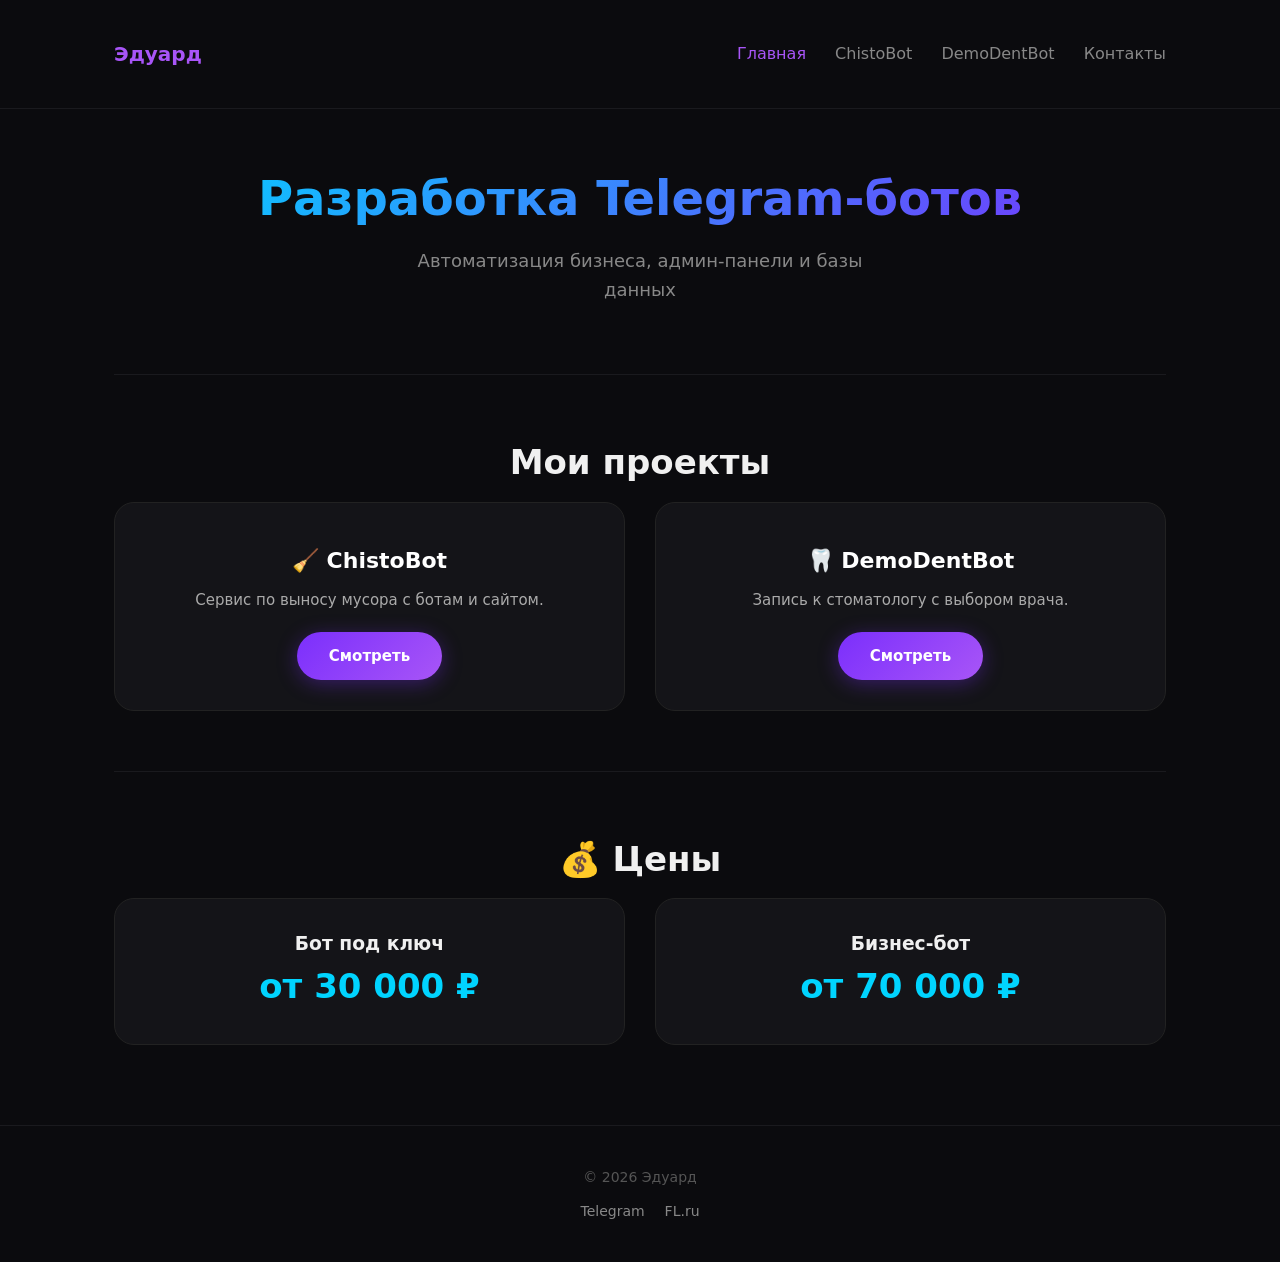
==== index.html @ bc6bec94 "31" ====
<!DOCTYPE html>
<html lang="ru">

<head>
    <meta charset="UTF-8">
    <meta name="viewport" content="width=device-width, initial-scale=1.0">
    <title>Портфолио | Эдуард</title>
    <link rel="stylesheet" href="style.css">
</head>

<body>

    <nav class="navbar">
        <div class="container">
            <div class="logo">Эдуард</div>
            <div class="menu">
                <a href="index.html" class="active">Главная</a>
                <a href="chistobot.html">ChistoBot</a>
                <a href="dentbot.html">DemoDentBot</a>
                <a href="contact.html">Контакты</a>
            </div>
        </div>
    </nav>

    <div class="container">
        <header style="text-align:center; padding: 60px 0;">
            <h1
                style="font-size: 48px; background: linear-gradient(135deg,#00d4ff,#7b2ffc); -webkit-background-clip:text; -webkit-text-fill-color:transparent;">
                Разработка Telegram-ботов</h1>
            <p style="font-size: 18px; color: #888; max-width: 500px; margin: 10px auto;">Автоматизация бизнеса,
                админ-панели и базы данных</p>
        </header>

        <section class="section">
            <h2 class="section-title">Мои проекты</h2>
            <div class="cards-grid">
                <div class="card">
                    <h3>🧹 ChistoBot</h3>
                    <p>Сервис по выносу мусора с ботам и сайтом.</p>
                    <a href="chistobot.html" class="btn btn-primary">Смотреть</a>
                </div>
                <div class="card">
                    <h3>🦷 DemoDentBot</h3>
                    <p>Запись к стоматологу с выбором врача.</p>
                    <a href="dentbot.html" class="btn btn-primary">Смотреть</a>
                </div>
            </div>
        </section>

        <section class="section">
            <h2 class="section-title">💰 Цены</h2>
            <div class="prices-grid">
                <div class="price-card">
                    <h3>Бот под ключ</h3>
                    <div class="price">от 30 000 ₽</div>
                </div>
                <div class="price-card">
                    <h3>Бизнес-бот</h3>
                    <div class="price">от 70 000 ₽</div>
                </div>
            </div>
        </section>
    </div>

    <footer>
        <p>© 2026 Эдуард</p>
        <div class="footer-links">
            <a href="https://t.me/eduardburin">Telegram</a>
            <a href="https://www.fl.ru/users/eduardburin/portfolio/">FL.ru</a>
        </div>
    </footer>
</body>

</html>
---- style.css ----
/* --- Общие настройки --- */
* {
    margin: 0;
    padding: 0;
    box-sizing: border-box;
}

body {
    font-family: 'Segoe UI', system-ui, sans-serif;
    background: #0b0b0e;
    color: #f0f0f0;
    line-height: 1.6;
    padding-top: 80px;
    /* отступ под меню */
}

.container {
    max-width: 1100px;
    margin: 0 auto;
    padding: 20px 24px;
}

/* --- Меню навигации --- */
.navbar {
    position: fixed;
    top: 0;
    left: 0;
    width: 100%;
    background: #0b0b0e;
    padding: 18px 0;
    border-bottom: 1px solid #1a1a1e;
    z-index: 1000;
}

.navbar .container {
    display: flex;
    justify-content: space-between;
    align-items: center;
}

.navbar .logo {
    font-size: 20px;
    font-weight: 700;
    color: #a855f7;
}

.navbar .menu a {
    color: #888;
    text-decoration: none;
    margin-left: 24px;
    font-weight: 500;
    transition: 0.3s;
}

.navbar .menu a:hover,
.navbar .menu a.active {
    color: #a855f7;
}

/* --- Кнопки --- */
.btn {
    display: inline-block;
    padding: 12px 32px;
    border-radius: 40px;
    text-decoration: none;
    font-weight: 700;
    font-size: 15px;
    transition: 0.3s;
    border: none;
}

.btn-primary {
    background: linear-gradient(135deg, #7b2ffc, #a855f7);
    color: #fff;
    box-shadow: 0 4px 20px rgba(123, 47, 252, 0.35);
}

.btn-primary:hover {
    transform: translateY(-2px);
    box-shadow: 0 8px 30px rgba(123, 47, 252, 0.5);
}

/* --- Секции --- */
.section {
    padding: 60px 0;
    border-top: 1px solid #1a1a1e;
}

.section-title {
    font-size: 34px;
    font-weight: 700;
    text-align: center;
    margin-bottom: 12px;
}

.section-sub {
    text-align: center;
    color: #888;
    font-size: 17px;
    margin-bottom: 40px;
}

/* --- Галерея --- */
.gallery-grid {
    display: grid;
    grid-template-columns: repeat(auto-fit, minmax(220px, 1fr));
    gap: 20px;
    margin: 20px 0;
}

.gallery-grid img {
    width: 100%;
    border-radius: 16px;
    border: 1px solid #2a2a2e;
    transition: 0.3s;
}

.gallery-grid img:hover {
    transform: scale(1.02);
    border-color: #7b2ffc;
}

/* --- Видео --- */
.video-wrapper {
    max-width: 700px;
    margin: 30px auto;
    border-radius: 20px;
    overflow: hidden;
    border: 1px solid #2a2a2e;
    background: #000;
}

.video-wrapper video {
    width: 100%;
    display: block;
}

.video-caption {
    text-align: center;
    color: #888;
    font-size: 14px;
    margin-top: 12px;
}

/* --- Карточки проектов на главной --- */
.cards-grid {
    display: grid;
    grid-template-columns: repeat(auto-fit, minmax(280px, 1fr));
    gap: 30px;
}

.card {
    background: #141418;
    padding: 30px;
    border-radius: 20px;
    border: 1px solid #222;
    transition: 0.3s;
    text-align: center;
}

.card:hover {
    border-color: #7b2ffc;
    transform: translateY(-5px);
}

.card h3 {
    font-size: 22px;
    margin: 10px 0;
    color: #fff;
}

.card p {
    color: #aaa;
    font-size: 15px;
    margin-bottom: 20px;
}

/* --- Цены --- */
.prices-grid {
    display: grid;
    grid-template-columns: repeat(auto-fit, minmax(240px, 1fr));
    gap: 30px;
}

.price-card {
    background: #141418;
    padding: 30px;
    border-radius: 20px;
    border: 1px solid #222;
    text-align: center;
}

.price-card .price {
    font-size: 34px;
    font-weight: 700;
    color: #00d4ff;
}

.price-card ul {
    list-style: none;
    text-align: left;
    margin: 16px 0;
    padding: 0 10px;
}

.price-card ul li {
    padding: 6px 0;
    color: #bbb;
    border-bottom: 1px solid #1e1e22;
}

/* --- Подвал --- */
footer {
    text-align: center;
    padding: 40px 0;
    border-top: 1px solid #1a1a1e;
    color: #555;
    font-size: 14px;
}

footer a {
    color: #a855f7;
    text-decoration: none;
}

.footer-links {
    display: flex;
    gap: 20px;
    justify-content: center;
    flex-wrap: wrap;
    margin-top: 12px;
}

.footer-links a {
    color: #888;
    text-decoration: none;
    font-size: 14px;
}

.footer-links a:hover {
    color: #fff;
}

/* --- Адаптивность --- */
@media (max-width: 768px) {
    .navbar .container {
        flex-direction: column;
        gap: 12px;
    }

    .navbar .menu a {
        margin: 0 10px;
        font-size: 14px;
    }

    .section-title {
        font-size: 28px;
    }
}
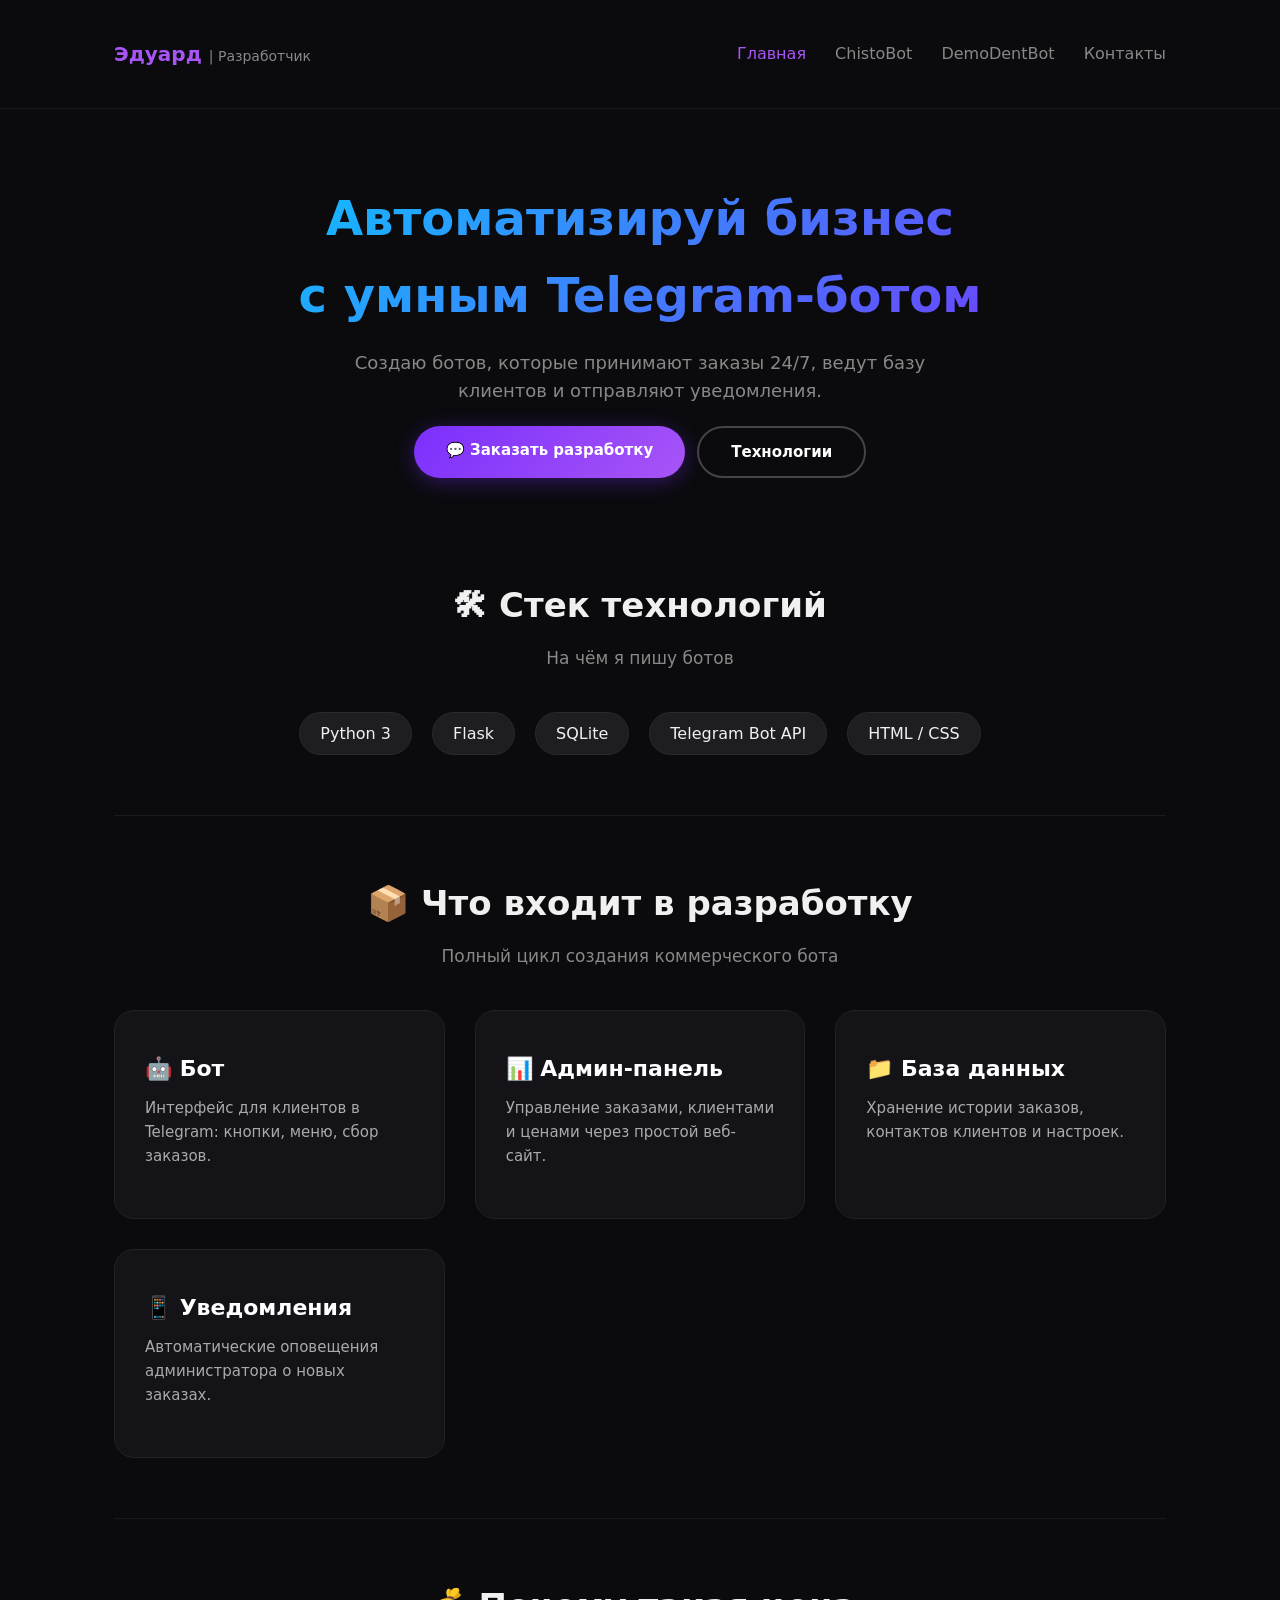
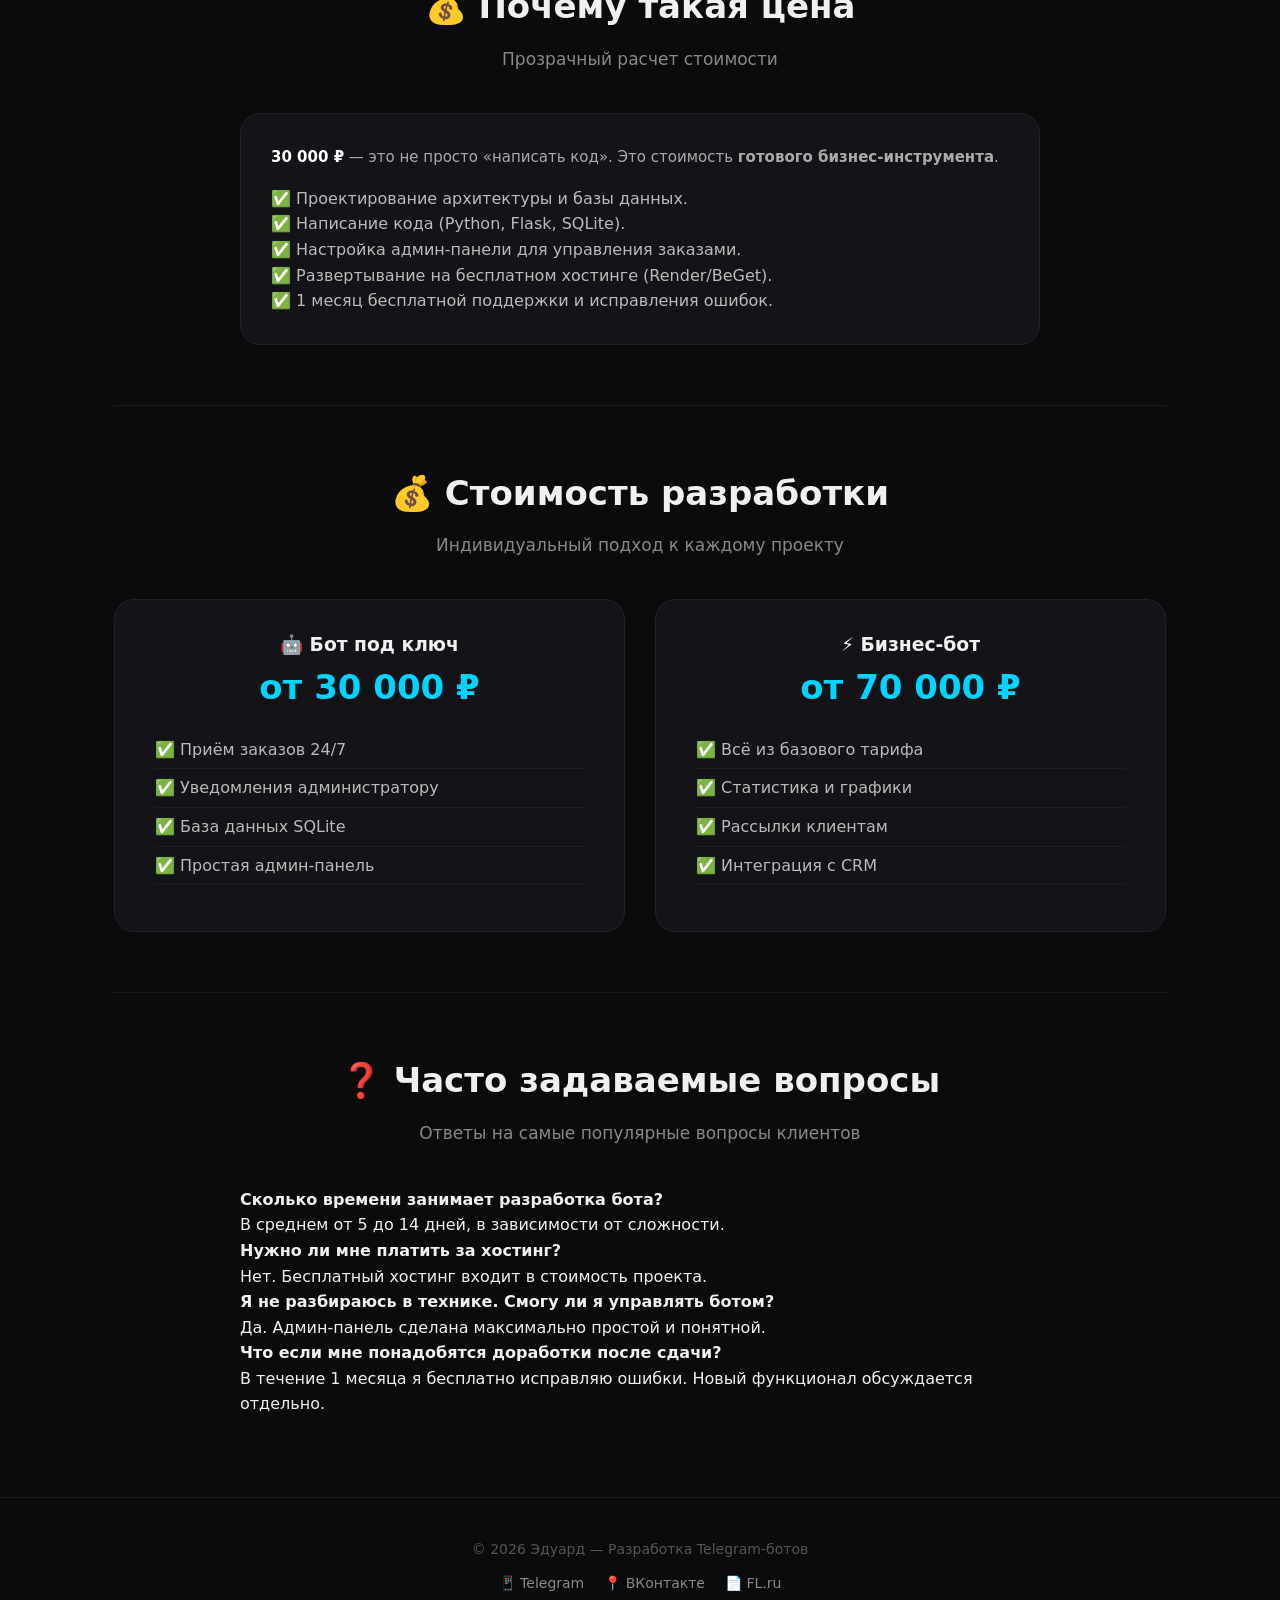
==== commit fede2628: "32" ====
--- a/index.html
+++ b/index.html
@@ -4,15 +4,21 @@
 <head>
     <meta charset="UTF-8">
     <meta name="viewport" content="width=device-width, initial-scale=1.0">
-    <title>Портфолио | Эдуард</title>
+    <title>Разработка Telegram-ботов | Эдуард</title>
     <link rel="stylesheet" href="style.css">
+
+    <!-- Добавляем иконку для вкладки браузера -->
+    <link rel="icon"
+        href="data:image/svg+xml,<svg xmlns='http://www.w3.org/2000/svg' viewBox='0 0 100 100'><text y='.9em' font-size='90'>🚀</text></svg>">
 </head>
 
 <body>
 
+    <!-- ===== НАВИГАЦИЯ ===== -->
     <nav class="navbar">
         <div class="container">
-            <div class="logo">Эдуард</div>
+            <div class="logo">Эдуард <span style="color: #888; font-size: 14px; font-weight: 400;">| Разработчик</span>
+            </div>
             <div class="menu">
                 <a href="index.html" class="active">Главная</a>
                 <a href="chistobot.html">ChistoBot</a>
@@ -22,53 +28,170 @@
         </div>
     </nav>
 
+    <!-- ===== ГЛАВНАЯ ===== -->
     <div class="container">
-        <header style="text-align:center; padding: 60px 0;">
+        <header style="text-align:center; padding: 80px 0 40px;">
             <h1
-                style="font-size: 48px; background: linear-gradient(135deg,#00d4ff,#7b2ffc); -webkit-background-clip:text; -webkit-text-fill-color:transparent;">
-                Разработка Telegram-ботов</h1>
-            <p style="font-size: 18px; color: #888; max-width: 500px; margin: 10px auto;">Автоматизация бизнеса,
-                админ-панели и базы данных</p>
+                style="font-size: 48px; font-weight: 800; background: linear-gradient(135deg,#00d4ff,#7b2ffc); -webkit-background-clip:text; -webkit-text-fill-color:transparent;">
+                Автоматизируй бизнес<br>с умным Telegram-ботом
+            </h1>
+            <p style="font-size: 18px; color: #888; max-width: 600px; margin: 15px auto;">
+                Создаю ботов, которые принимают заказы 24/7, ведут базу клиентов и отправляют уведомления.
+            </p>
+            <div style="margin-top: 20px; display: flex; gap: 12px; justify-content: center; flex-wrap: wrap;">
+                <a href="contact.html" class="btn btn-primary">💬 Заказать разработку</a>
+                <a href="#tech" class="btn btn-secondary"
+                    style="border:2px solid #444; padding: 12px 32px; border-radius:40px; color:#fff; text-decoration:none;">Технологии</a>
+            </div>
         </header>
 
+        <!-- ===== ТЕХНОЛОГИИ (для программистов) ===== -->
+        <section class="section" id="tech" style="border-top: none;">
+            <h2 class="section-title">🛠 Стек технологий</h2>
+            <p class="section-sub">На чём я пишу ботов</p>
+            <div style="display: flex; justify-content: center; gap: 20px; flex-wrap: wrap; margin-top: 20px;">
+                <span
+                    style="background: #1e1e22; padding: 8px 20px; border-radius: 30px; border: 1px solid #2a2a2e;">Python
+                    3</span>
+                <span
+                    style="background: #1e1e22; padding: 8px 20px; border-radius: 30px; border: 1px solid #2a2a2e;">Flask</span>
+                <span
+                    style="background: #1e1e22; padding: 8px 20px; border-radius: 30px; border: 1px solid #2a2a2e;">SQLite</span>
+                <span
+                    style="background: #1e1e22; padding: 8px 20px; border-radius: 30px; border: 1px solid #2a2a2e;">Telegram
+                    Bot API</span>
+                <span
+                    style="background: #1e1e22; padding: 8px 20px; border-radius: 30px; border: 1px solid #2a2a2e;">HTML
+                    / CSS</span>
+            </div>
+        </section>
+
+        <!-- ===== ЧТО ВХОДИТ В РАЗРАБОТКУ ===== -->
         <section class="section">
-            <h2 class="section-title">Мои проекты</h2>
-            <div class="cards-grid">
-                <div class="card">
-                    <h3>🧹 ChistoBot</h3>
-                    <p>Сервис по выносу мусора с ботам и сайтом.</p>
-                    <a href="chistobot.html" class="btn btn-primary">Смотреть</a>
+            <h2 class="section-title">📦 Что входит в разработку</h2>
+            <p class="section-sub">Полный цикл создания коммерческого бота</p>
+            <div
+                style="display: grid; grid-template-columns: repeat(auto-fit, minmax(250px, 1fr)); gap: 30px; margin-top: 20px;">
+                <div class="card" style="text-align: left;">
+                    <h3>🤖 Бот</h3>
+                    <p>Интерфейс для клиентов в Telegram: кнопки, меню, сбор заказов.</p>
                 </div>
-                <div class="card">
-                    <h3>🦷 DemoDentBot</h3>
-                    <p>Запись к стоматологу с выбором врача.</p>
-                    <a href="dentbot.html" class="btn btn-primary">Смотреть</a>
+                <div class="card" style="text-align: left;">
+                    <h3>📊 Админ-панель</h3>
+                    <p>Управление заказами, клиентами и ценами через простой веб-сайт.</p>
+                </div>
+                <div class="card" style="text-align: left;">
+                    <h3>📁 База данных</h3>
+                    <p>Хранение истории заказов, контактов клиентов и настроек.</p>
+                </div>
+                <div class="card" style="text-align: left;">
+                    <h3>📱 Уведомления</h3>
+                    <p>Автоматические оповещения администратора о новых заказах.</p>
                 </div>
             </div>
         </section>
 
+        <!-- ===== ПОЧЕМУ ТАКАЯ ЦЕНА ===== -->
         <section class="section">
-            <h2 class="section-title">💰 Цены</h2>
+            <h2 class="section-title">💰 Почему такая цена</h2>
+            <p class="section-sub">Прозрачный расчет стоимости</p>
+            <div
+                style="background: #141418; border-radius: 20px; padding: 30px; border: 1px solid #222; max-width: 800px; margin: 0 auto;">
+                <p style="color: #aaa; font-size: 15px; line-height: 1.8;">
+                    <b style="color: #fff;">30 000 ₽</b> — это не просто «написать код». Это стоимость <b>готового
+                        бизнес-инструмента</b>.
+                </p>
+                <ul style="list-style: none; margin-top: 15px; color: #bbb;">
+                    <li>✅ Проектирование архитектуры и базы данных.</li>
+                    <li>✅ Написание кода (Python, Flask, SQLite).</li>
+                    <li>✅ Настройка админ-панели для управления заказами.</li>
+                    <li>✅ Развертывание на бесплатном хостинге (Render/BeGet).</li>
+                    <li>✅ 1 месяц бесплатной поддержки и исправления ошибок.</li>
+                </ul>
+            </div>
+        </section>
+
+        <!-- ===== ЦЕНЫ ===== -->
+        <section class="section">
+            <h2 class="section-title">💰 Стоимость разработки</h2>
+            <p class="section-sub">Индивидуальный подход к каждому проекту</p>
             <div class="prices-grid">
                 <div class="price-card">
-                    <h3>Бот под ключ</h3>
+                    <h3>🤖 Бот под ключ</h3>
                     <div class="price">от 30 000 ₽</div>
+                    <ul>
+                        <li>✅ Приём заказов 24/7</li>
+                        <li>✅ Уведомления администратору</li>
+                        <li>✅ База данных SQLite</li>
+                        <li>✅ Простая админ-панель</li>
+                    </ul>
                 </div>
                 <div class="price-card">
-                    <h3>Бизнес-бот</h3>
+                    <h3>⚡ Бизнес-бот</h3>
                     <div class="price">от 70 000 ₽</div>
+                    <ul>
+                        <li>✅ Всё из базового тарифа</li>
+                        <li>✅ Статистика и графики</li>
+                        <li>✅ Рассылки клиентам</li>
+                        <li>✅ Интеграция с CRM</li>
+                    </ul>
                 </div>
             </div>
         </section>
+
+        <!-- ===== FAQ ===== -->
+        <section class="section">
+            <h2 class="section-title">❓ Часто задаваемые вопросы</h2>
+            <p class="section-sub">Ответы на самые популярные вопросы клиентов</p>
+
+            <div style="max-width: 800px; margin: 0 auto;">
+                <div class="faq-item open">
+                    <h4>Сколько времени занимает разработка бота?</h4>
+                    <div class="answer">
+                        <p>В среднем от 5 до 14 дней, в зависимости от сложности.</p>
+                    </div>
+                </div>
+                <div class="faq-item">
+                    <h4>Нужно ли мне платить за хостинг?</h4>
+                    <div class="answer">
+                        <p>Нет. Бесплатный хостинг входит в стоимость проекта.</p>
+                    </div>
+                </div>
+                <div class="faq-item">
+                    <h4>Я не разбираюсь в технике. Смогу ли я управлять ботом?</h4>
+                    <div class="answer">
+                        <p>Да. Админ-панель сделана максимально простой и понятной.</p>
+                    </div>
+                </div>
+                <div class="faq-item">
+                    <h4>Что если мне понадобятся доработки после сдачи?</h4>
+                    <div class="answer">
+                        <p>В течение 1 месяца я бесплатно исправляю ошибки. Новый функционал обсуждается отдельно.</p>
+                    </div>
+                </div>
+            </div>
+        </section>
+
     </div>
 
+    <!-- ===== ПОДВАЛ ===== -->
     <footer>
-        <p>© 2026 Эдуард</p>
+        <p>© 2026 Эдуард — Разработка Telegram-ботов</p>
         <div class="footer-links">
-            <a href="https://t.me/eduardburin">Telegram</a>
-            <a href="https://www.fl.ru/users/eduardburin/portfolio/">FL.ru</a>
+            <a href="https://t.me/eduardburin" target="_blank">📱 Telegram</a>
+            <a href="https://vk.com/eduardburin" target="_blank">📍 ВКонтакте</a>
+            <a href="https://www.fl.ru/users/eduardburin/portfolio/" target="_blank">📄 FL.ru</a>
         </div>
     </footer>
+
+    <!-- ===== СКРИПТ ДЛЯ FAQ ===== -->
+    <script>
+        document.querySelectorAll('.faq-item').forEach(item => {
+            item.addEventListener('click', () => {
+                item.classList.toggle('open');
+            });
+        });
+    </script>
 </body>
 
 </html>
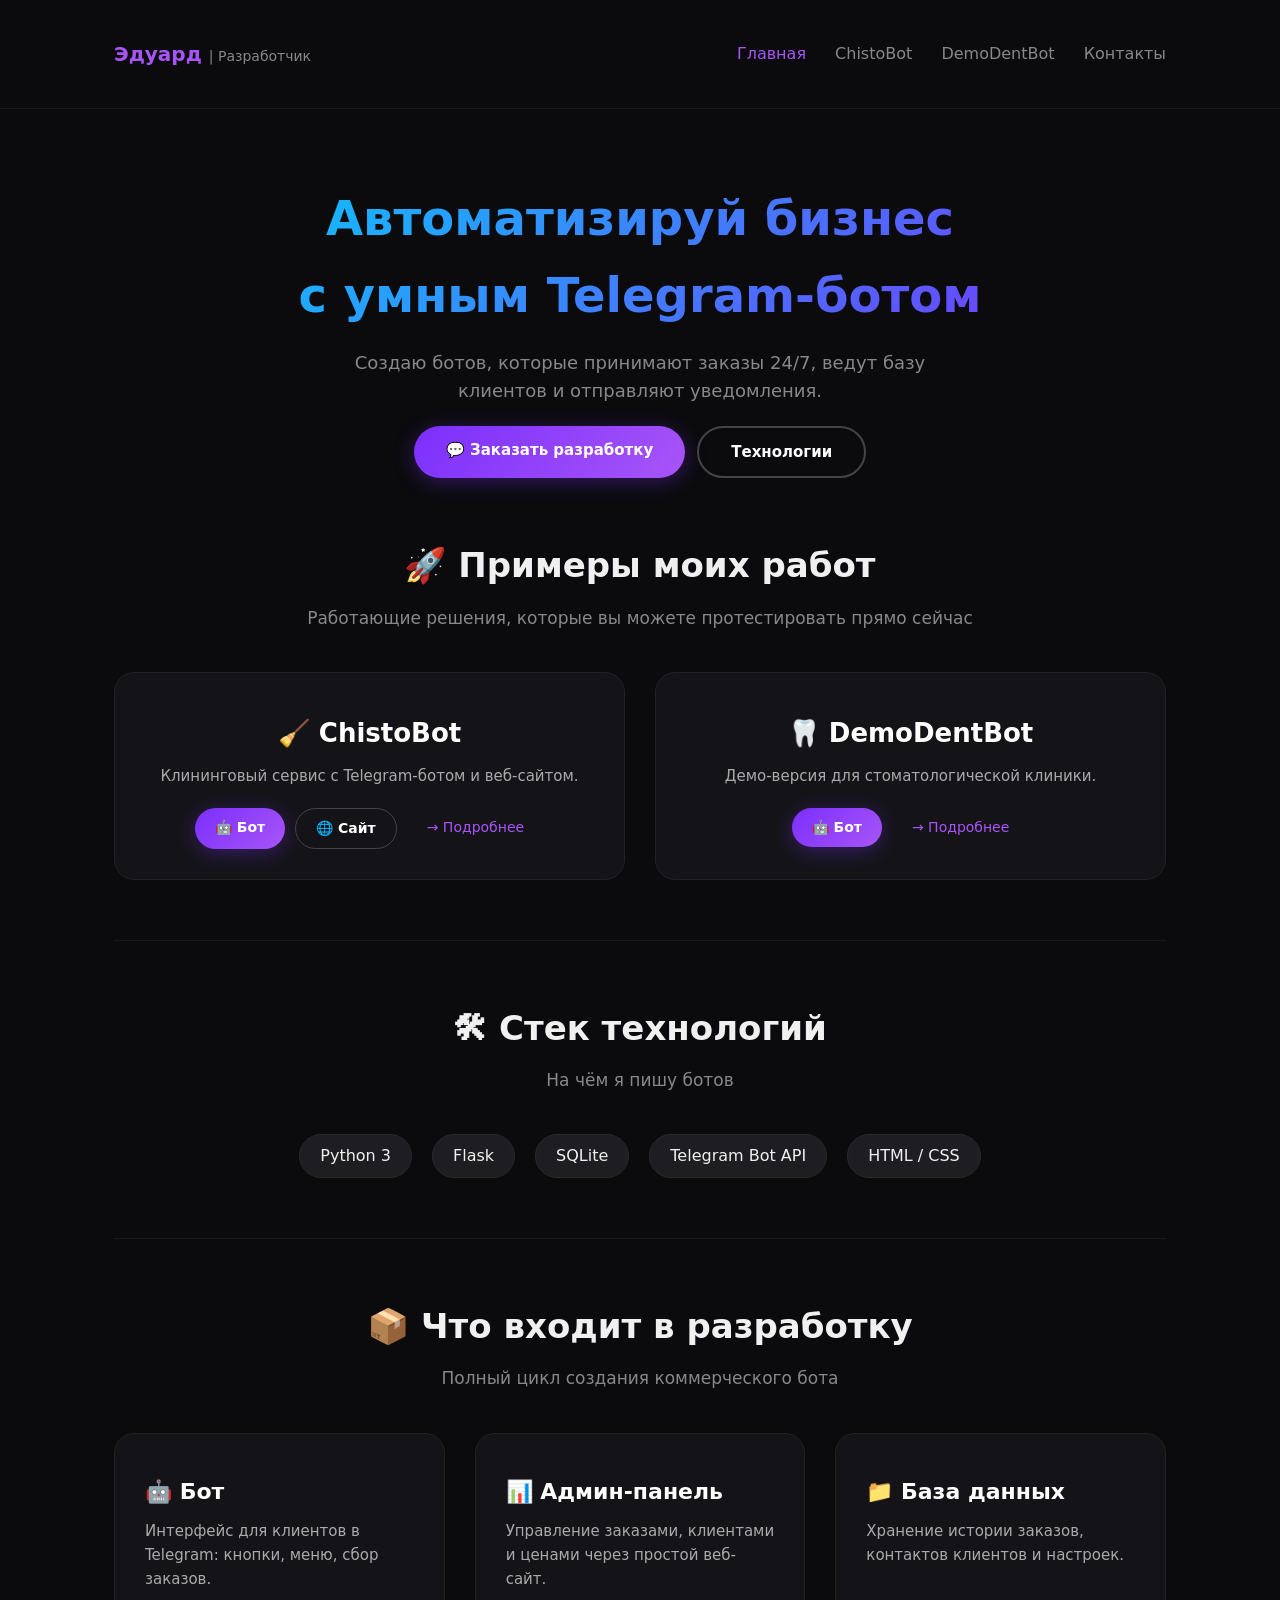
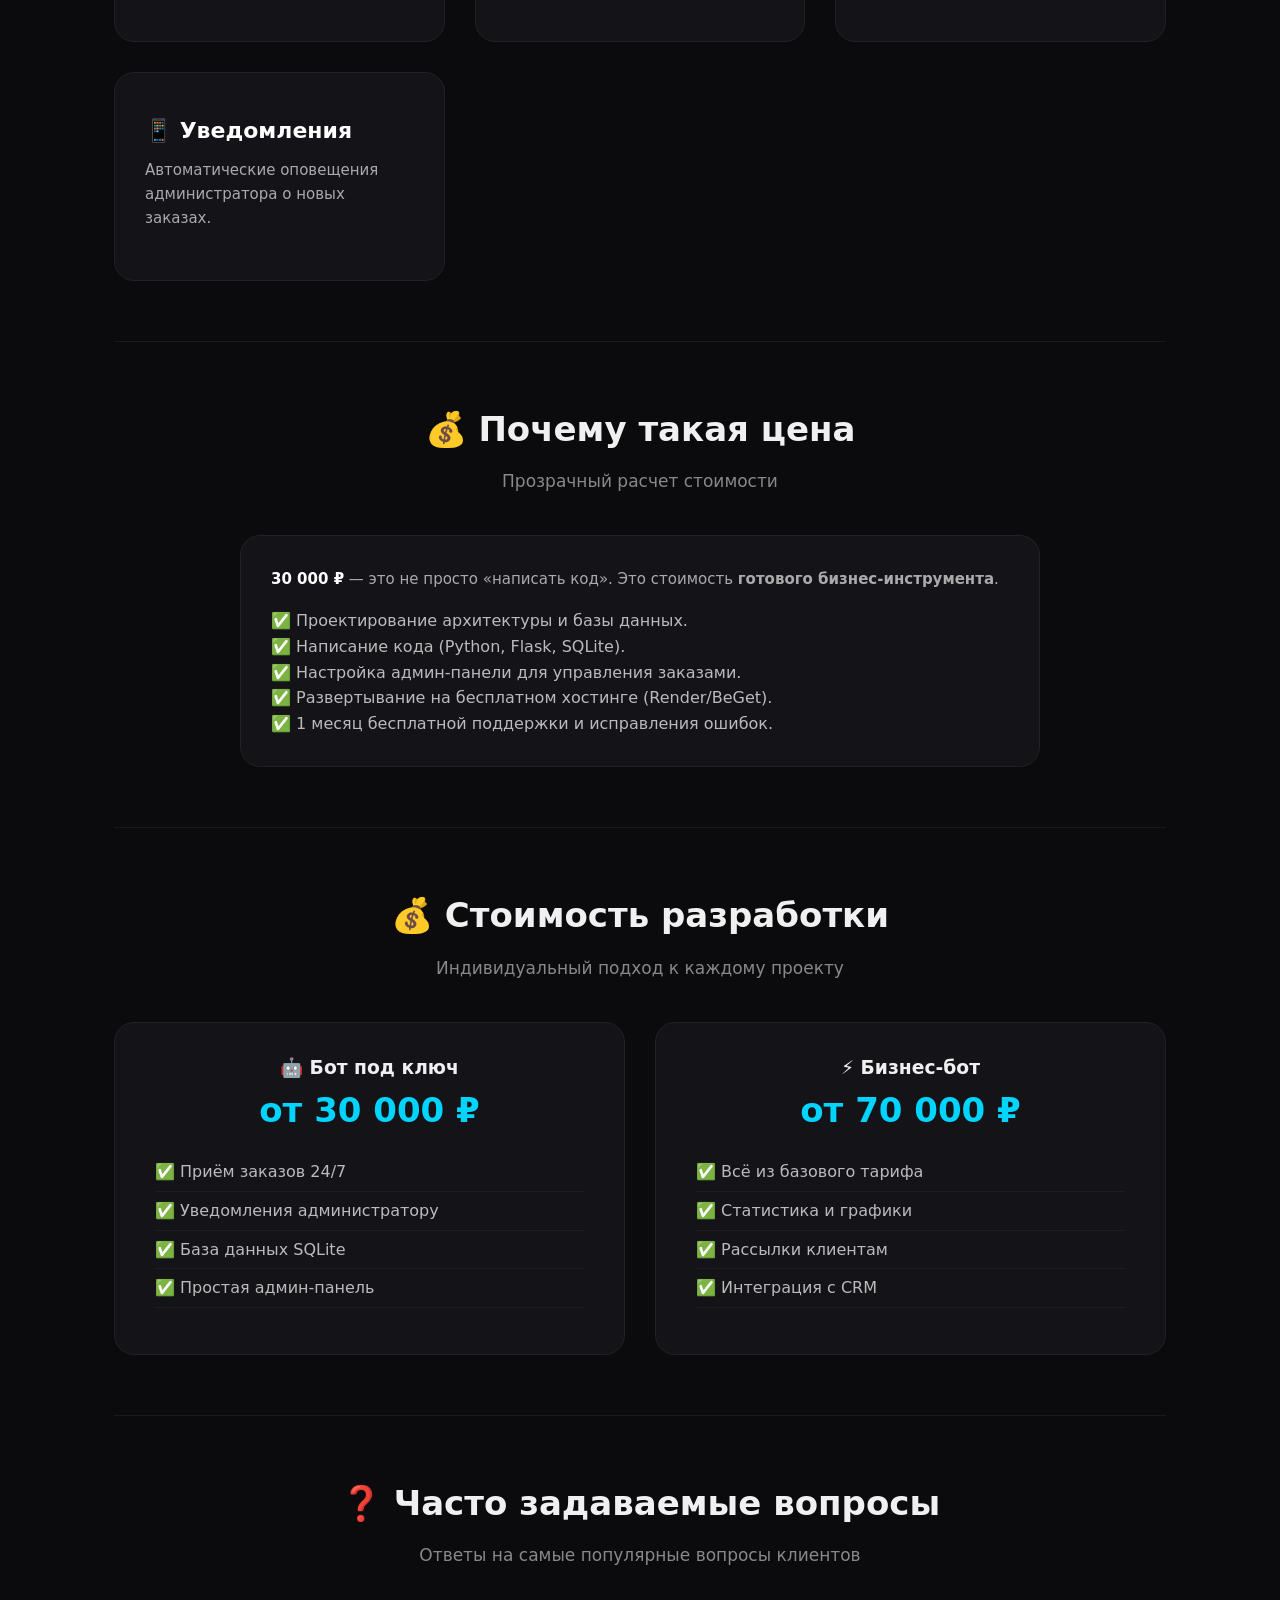
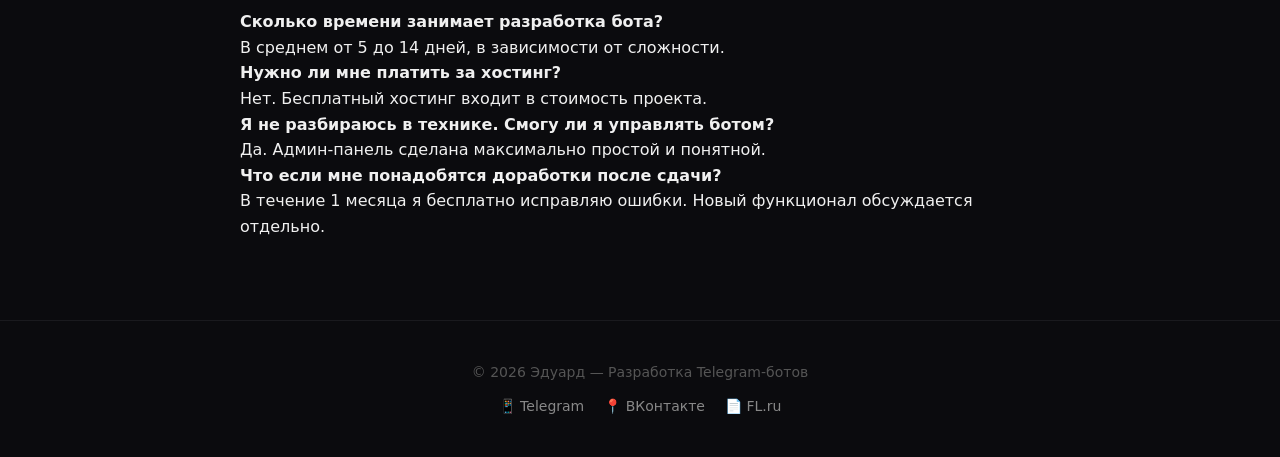
==== commit 86d52615: "11" ====
--- a/index.html
+++ b/index.html
@@ -45,8 +45,41 @@
             </div>
         </header>
 
-        <!-- ===== ТЕХНОЛОГИИ (для программистов) ===== -->
-        <section class="section" id="tech" style="border-top: none;">
+        <!-- ===== ПРИМЕРЫ МОИХ РАБОТ (ВОЗВРАЩАЕМ!) ===== -->
+        <section class="section" style="border-top: none; padding-top: 20px;">
+            <h2 class="section-title">🚀 Примеры моих работ</h2>
+            <p class="section-sub">Работающие решения, которые вы можете протестировать прямо сейчас</p>
+            <div class="cards-grid" style="margin-top: 30px;">
+                <div class="card" style="text-align: center; padding: 30px;">
+                    <h3 style="font-size: 26px;">🧹 ChistoBot</h3>
+                    <p style="margin-bottom: 20px;">Клининговый сервис с Telegram-ботом и веб-сайтом.</p>
+                    <div style="display: flex; gap: 10px; justify-content: center; flex-wrap: wrap;">
+                        <a href="https://t.me/chistobot_tver_bot" target="_blank" class="btn btn-primary"
+                            style="font-size: 14px; padding: 8px 20px;">🤖 Бот</a>
+                        <a href="https://chistobot-site-btt9.onrender.com" target="_blank" class="btn btn-secondary"
+                            style="font-size: 14px; padding: 8px 20px; border:1px solid #444; border-radius:40px; color:#fff; text-decoration:none;">🌐
+                            Сайт</a>
+                        <a href="chistobot.html"
+                            style="font-size: 14px; padding: 8px 20px; color: #a855f7; text-decoration: none;">→
+                            Подробнее</a>
+                    </div>
+                </div>
+                <div class="card" style="text-align: center; padding: 30px;">
+                    <h3 style="font-size: 26px;">🦷 DemoDentBot</h3>
+                    <p style="margin-bottom: 20px;">Демо-версия для стоматологической клиники.</p>
+                    <div style="display: flex; gap: 10px; justify-content: center; flex-wrap: wrap;">
+                        <a href="https://t.me/demo_dent_robot" target="_blank" class="btn btn-primary"
+                            style="font-size: 14px; padding: 8px 20px;">🤖 Бот</a>
+                        <a href="dentbot.html"
+                            style="font-size: 14px; padding: 8px 20px; color: #a855f7; text-decoration: none;">→
+                            Подробнее</a>
+                    </div>
+                </div>
+            </div>
+        </section>
+
+        <!-- ===== ТЕХНОЛОГИИ ===== -->
+        <section class="section" id="tech">
             <h2 class="section-title">🛠 Стек технологий</h2>
             <p class="section-sub">На чём я пишу ботов</p>
             <div style="display: flex; justify-content: center; gap: 20px; flex-wrap: wrap; margin-top: 20px;">
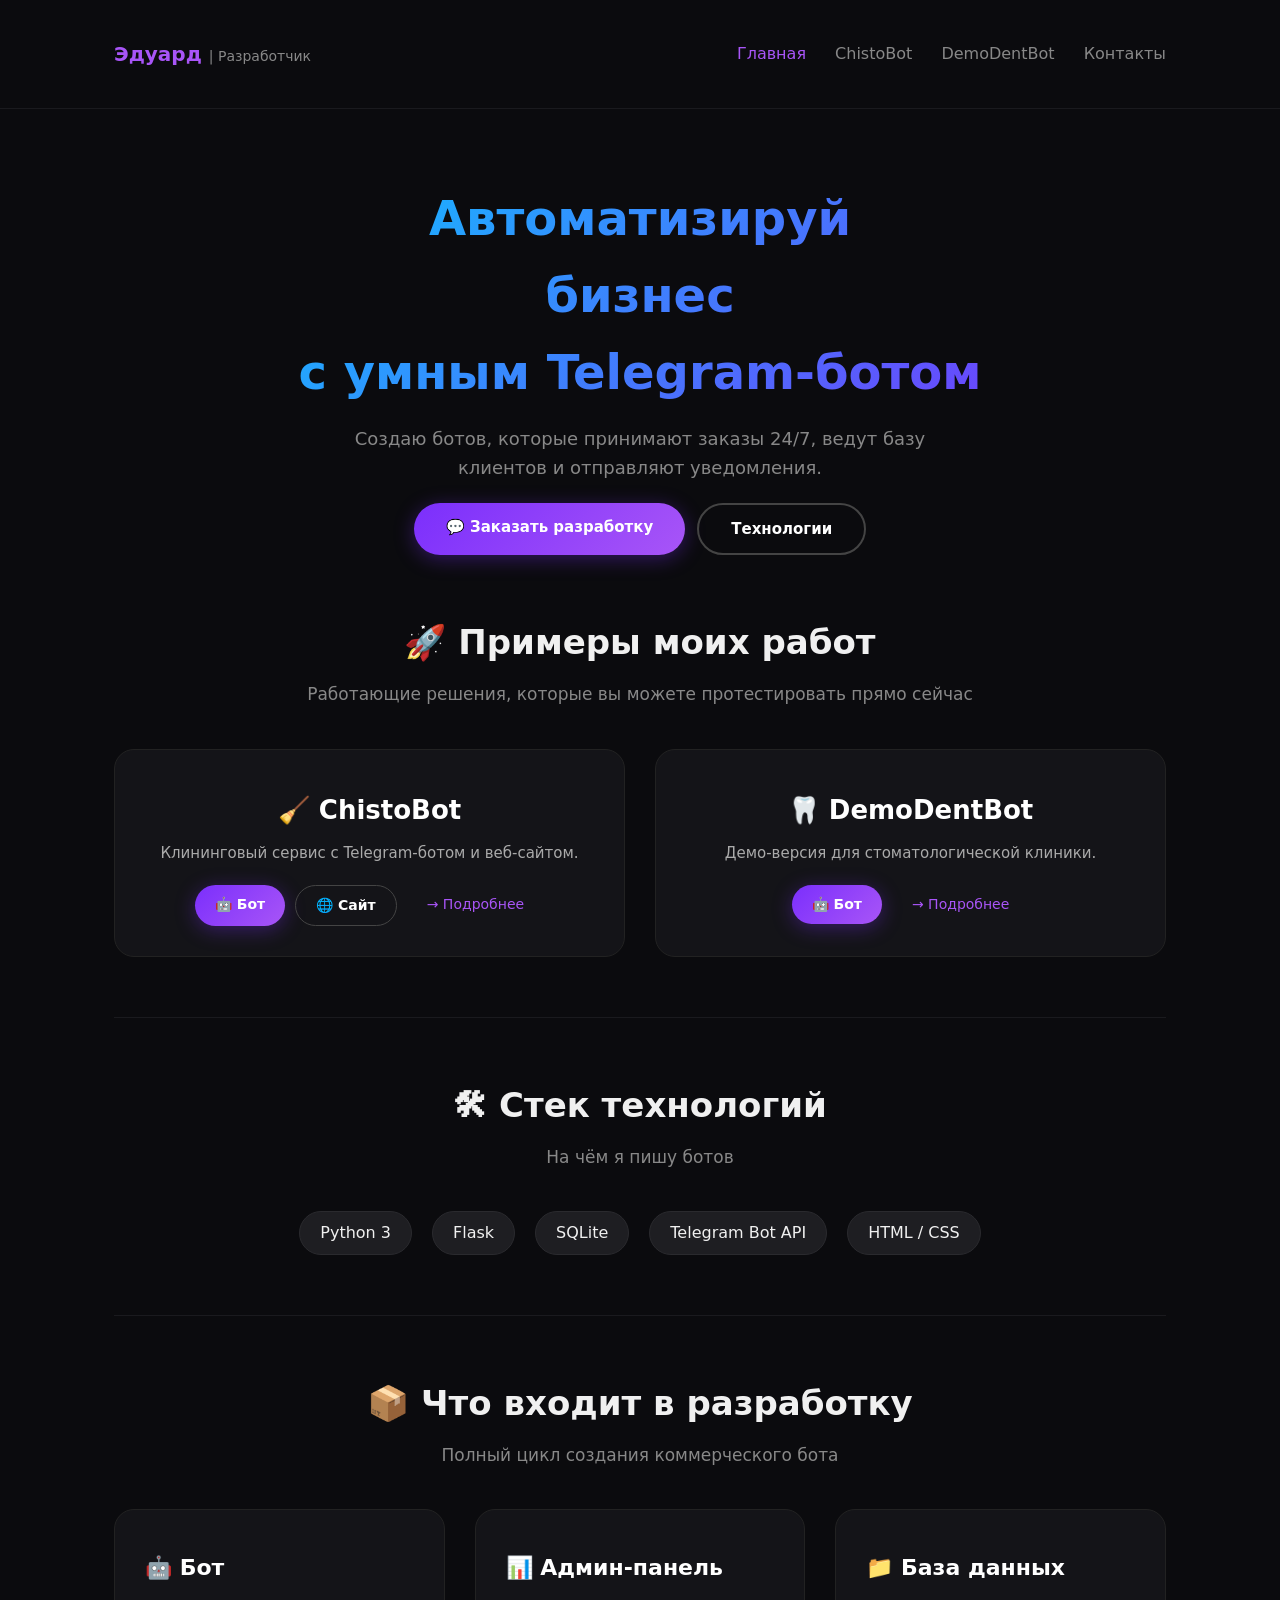
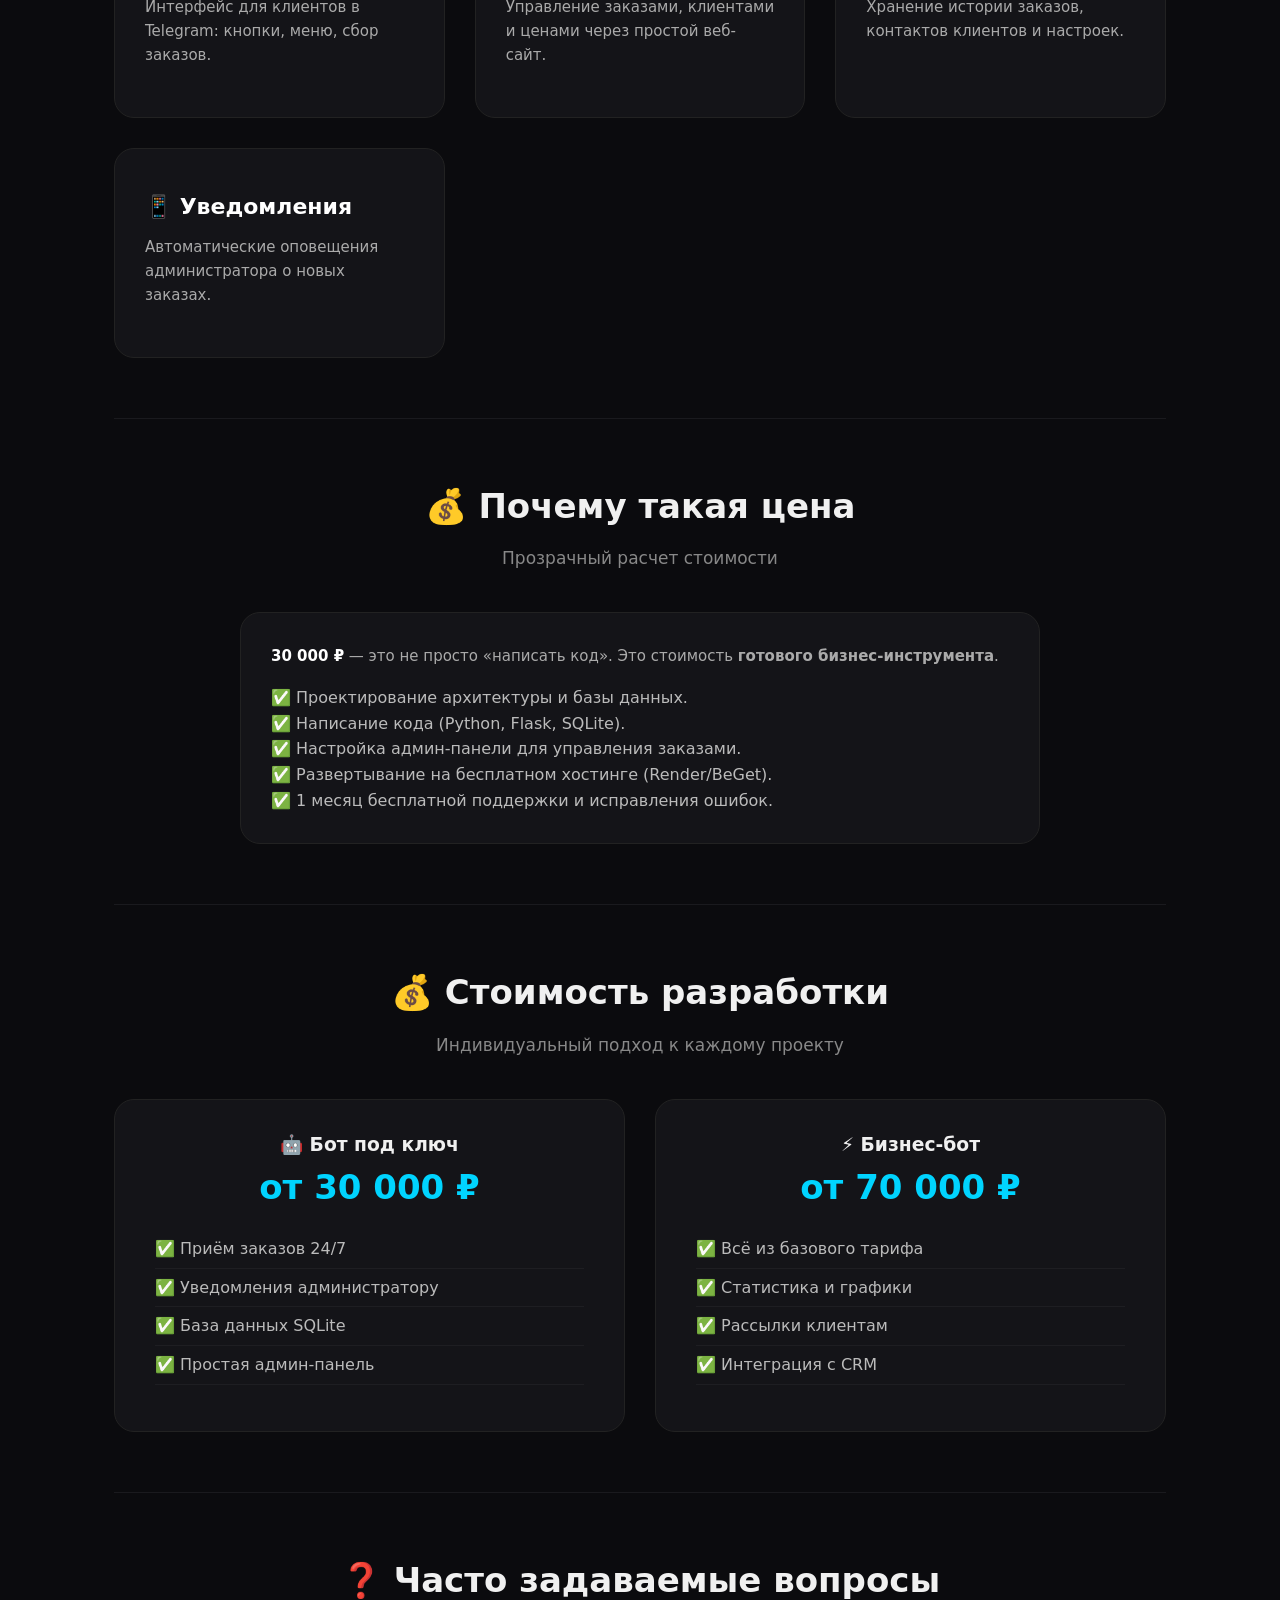
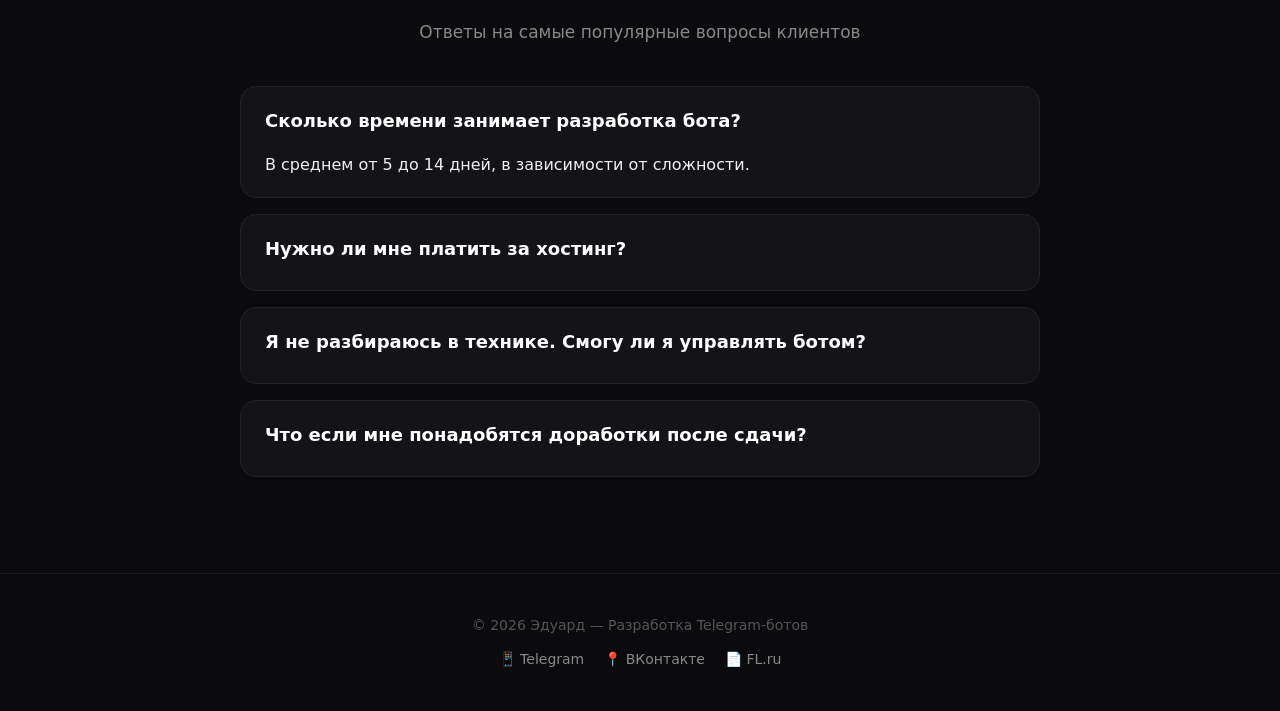
==== commit abd30ee8: "21" ====
--- a/index.html
+++ b/index.html
@@ -7,14 +7,12 @@
     <title>Разработка Telegram-ботов | Эдуард</title>
     <link rel="stylesheet" href="style.css">
 
-    <!-- Добавляем иконку для вкладки браузера -->
     <link rel="icon"
         href="data:image/svg+xml,<svg xmlns='http://www.w3.org/2000/svg' viewBox='0 0 100 100'><text y='.9em' font-size='90'>🚀</text></svg>">
 </head>
 
 <body>
 
-    <!-- ===== НАВИГАЦИЯ ===== -->
     <nav class="navbar">
         <div class="container">
             <div class="logo">Эдуард <span style="color: #888; font-size: 14px; font-weight: 400;">| Разработчик</span>
@@ -28,12 +26,11 @@
         </div>
     </nav>
 
-    <!-- ===== ГЛАВНАЯ ===== -->
     <div class="container">
         <header style="text-align:center; padding: 80px 0 40px;">
             <h1
                 style="font-size: 48px; font-weight: 800; background: linear-gradient(135deg,#00d4ff,#7b2ffc); -webkit-background-clip:text; -webkit-text-fill-color:transparent;">
-                Автоматизируй бизнес<br>с умным Telegram-ботом
+                Автоматизируй<br>бизнес<br>с умным Telegram-ботом
             </h1>
             <p style="font-size: 18px; color: #888; max-width: 600px; margin: 15px auto;">
                 Создаю ботов, которые принимают заказы 24/7, ведут базу клиентов и отправляют уведомления.
@@ -45,7 +42,6 @@
             </div>
         </header>
 
-        <!-- ===== ПРИМЕРЫ МОИХ РАБОТ (ВОЗВРАЩАЕМ!) ===== -->
         <section class="section" style="border-top: none; padding-top: 20px;">
             <h2 class="section-title">🚀 Примеры моих работ</h2>
             <p class="section-sub">Работающие решения, которые вы можете протестировать прямо сейчас</p>
@@ -78,7 +74,6 @@
             </div>
         </section>
 
-        <!-- ===== ТЕХНОЛОГИИ ===== -->
         <section class="section" id="tech">
             <h2 class="section-title">🛠 Стек технологий</h2>
             <p class="section-sub">На чём я пишу ботов</p>
@@ -99,7 +94,6 @@
             </div>
         </section>
 
-        <!-- ===== ЧТО ВХОДИТ В РАЗРАБОТКУ ===== -->
         <section class="section">
             <h2 class="section-title">📦 Что входит в разработку</h2>
             <p class="section-sub">Полный цикл создания коммерческого бота</p>
@@ -124,7 +118,6 @@
             </div>
         </section>
 
-        <!-- ===== ПОЧЕМУ ТАКАЯ ЦЕНА ===== -->
         <section class="section">
             <h2 class="section-title">💰 Почему такая цена</h2>
             <p class="section-sub">Прозрачный расчет стоимости</p>
@@ -144,7 +137,6 @@
             </div>
         </section>
 
-        <!-- ===== ЦЕНЫ ===== -->
         <section class="section">
             <h2 class="section-title">💰 Стоимость разработки</h2>
             <p class="section-sub">Индивидуальный подход к каждому проекту</p>
@@ -172,7 +164,6 @@
             </div>
         </section>
 
-        <!-- ===== FAQ ===== -->
         <section class="section">
             <h2 class="section-title">❓ Часто задаваемые вопросы</h2>
             <p class="section-sub">Ответы на самые популярные вопросы клиентов</p>
@@ -207,7 +198,6 @@
 
     </div>
 
-    <!-- ===== ПОДВАЛ ===== -->
     <footer>
         <p>© 2026 Эдуард — Разработка Telegram-ботов</p>
         <div class="footer-links">
@@ -217,7 +207,6 @@
         </div>
     </footer>
 
-    <!-- ===== СКРИПТ ДЛЯ FAQ ===== -->
     <script>
         document.querySelectorAll('.faq-item').forEach(item => {
             item.addEventListener('click', () => {
--- a/style.css
+++ b/style.css
@@ -6,12 +6,11 @@
 }
 
 body {
-    font-family: 'Segoe UI', system-ui, sans-serif;
+    font-family: 'Segoe UI', system-ui, -apple-system, sans-serif;
     background: #0b0b0e;
     color: #f0f0f0;
     line-height: 1.6;
     padding-top: 80px;
-    /* отступ под меню */
 }
 
 .container {
@@ -142,7 +141,7 @@
     margin-top: 12px;
 }
 
-/* --- Карточки проектов на главной --- */
+/* --- Карточки проектов --- */
 .cards-grid {
     display: grid;
     grid-template-columns: repeat(auto-fit, minmax(280px, 1fr));
@@ -209,6 +208,38 @@
     border-bottom: 1px solid #1e1e22;
 }
 
+/* --- FAQ --- */
+.faq-item {
+    background: #141418;
+    border: 1px solid #222;
+    border-radius: 16px;
+    padding: 20px 24px;
+    margin-bottom: 16px;
+    cursor: pointer;
+    transition: 0.3s ease;
+}
+
+.faq-item:hover {
+    border-color: #7b2ffc;
+}
+
+.faq-item h4 {
+    font-size: 18px;
+    color: #fff;
+    margin-bottom: 6px;
+}
+
+.faq-item .answer {
+    max-height: 0;
+    overflow: hidden;
+    transition: max-height 0.3s ease;
+}
+
+.faq-item.open .answer {
+    max-height: 200px;
+    padding-top: 10px;
+}
+
 /* --- Подвал --- */
 footer {
     text-align: center;
@@ -241,19 +272,67 @@
     color: #fff;
 }
 
-/* --- Адаптивность --- */
+/* ================================================ */
+/* === МОБИЛЬНАЯ АДАПТАЦИЯ (ТЕЛЕФОНЫ) === */
+/* ================================================ */
 @media (max-width: 768px) {
+    body {
+        padding-top: 120px;
+    }
+
     .navbar .container {
         flex-direction: column;
         gap: 12px;
     }
 
+    .navbar .logo {
+        font-size: 18px;
+    }
+
+    .navbar .menu {
+        display: flex;
+        flex-wrap: wrap;
+        justify-content: center;
+        gap: 8px;
+    }
+
     .navbar .menu a {
-        margin: 0 10px;
+        margin: 0;
         font-size: 14px;
+        padding: 4px 10px;
+    }
+
+    header h1 {
+        font-size: 26px !important;
+        line-height: 1.3;
+        padding: 0 10px;
+    }
+
+    header p {
+        font-size: 16px;
     }
 
     .section-title {
         font-size: 28px;
     }
+
+    .cards-grid {
+        grid-template-columns: 1fr;
+    }
+
+    .gallery-grid {
+        grid-template-columns: 1fr 1fr;
+    }
+
+    .container {
+        padding: 12px 16px;
+    }
+
+    .prices-grid {
+        grid-template-columns: 1fr;
+    }
+
+    .faq-item h4 {
+        font-size: 16px;
+    }
 }
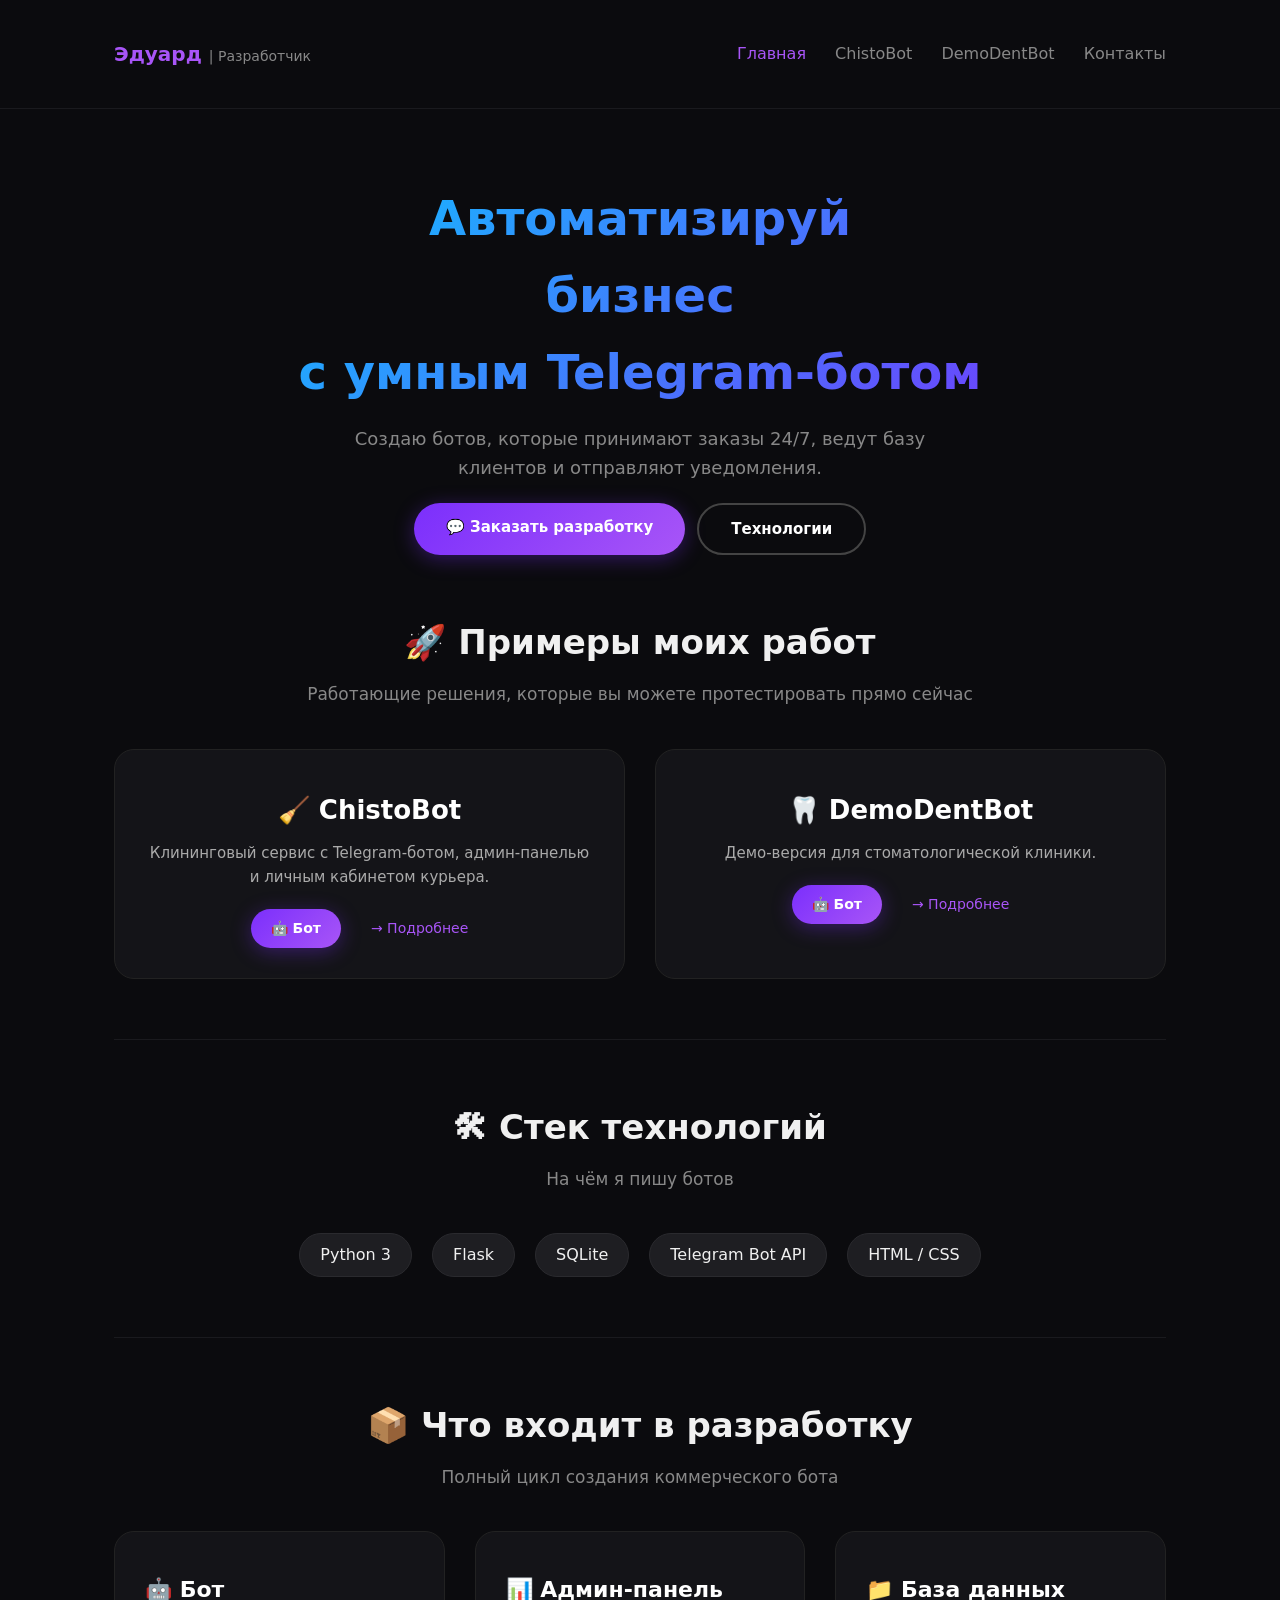
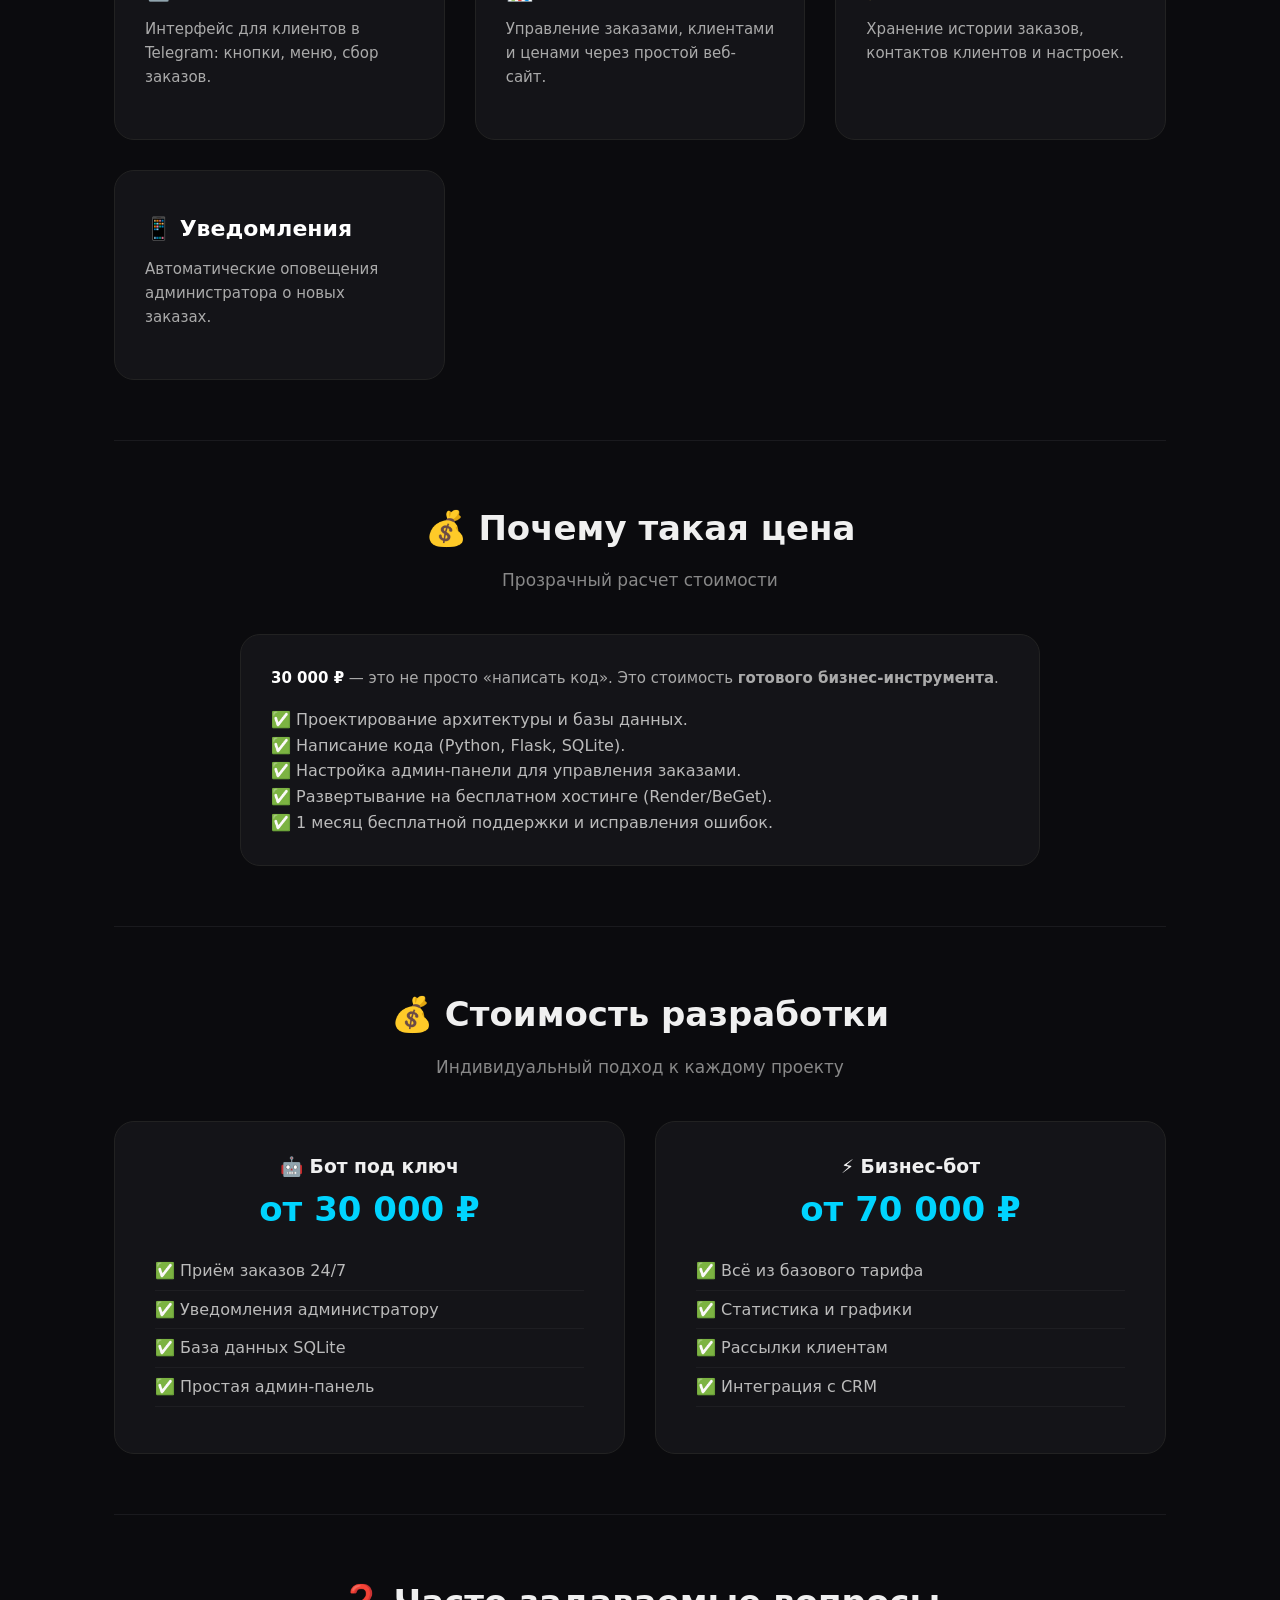
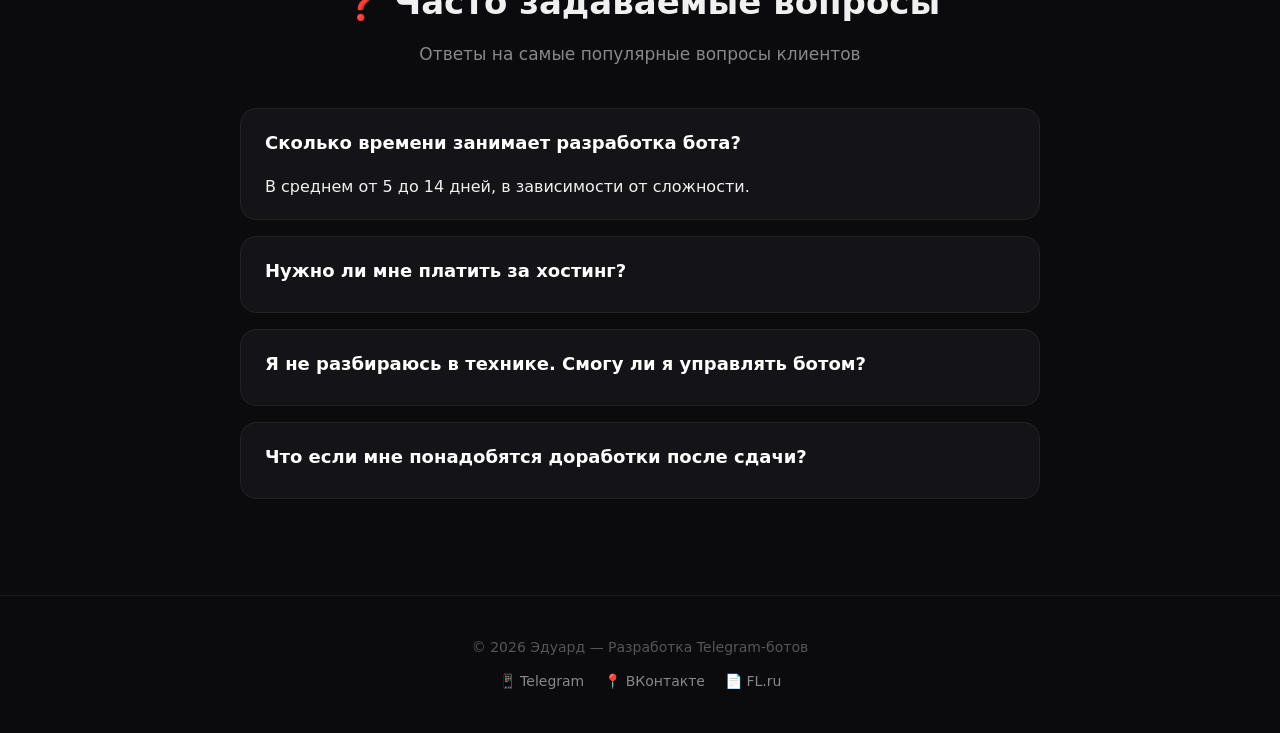
==== commit 47065165: "12" ====
--- a/index.html
+++ b/index.html
@@ -6,7 +6,6 @@
     <meta name="viewport" content="width=device-width, initial-scale=1.0">
     <title>Разработка Telegram-ботов | Эдуард</title>
     <link rel="stylesheet" href="style.css">
-
     <link rel="icon"
         href="data:image/svg+xml,<svg xmlns='http://www.w3.org/2000/svg' viewBox='0 0 100 100'><text y='.9em' font-size='90'>🚀</text></svg>">
 </head>
@@ -48,13 +47,11 @@
             <div class="cards-grid" style="margin-top: 30px;">
                 <div class="card" style="text-align: center; padding: 30px;">
                     <h3 style="font-size: 26px;">🧹 ChistoBot</h3>
-                    <p style="margin-bottom: 20px;">Клининговый сервис с Telegram-ботом и веб-сайтом.</p>
+                    <p style="margin-bottom: 20px;">Клининговый сервис с Telegram-ботом, админ-панелью и личным
+                        кабинетом курьера.</p>
                     <div style="display: flex; gap: 10px; justify-content: center; flex-wrap: wrap;">
                         <a href="https://t.me/chistobot_tver_bot" target="_blank" class="btn btn-primary"
                             style="font-size: 14px; padding: 8px 20px;">🤖 Бот</a>
-                        <a href="https://chistobot-site-btt9.onrender.com" target="_blank" class="btn btn-secondary"
-                            style="font-size: 14px; padding: 8px 20px; border:1px solid #444; border-radius:40px; color:#fff; text-decoration:none;">🌐
-                            Сайт</a>
                         <a href="chistobot.html"
                             style="font-size: 14px; padding: 8px 20px; color: #a855f7; text-decoration: none;">→
                             Подробнее</a>
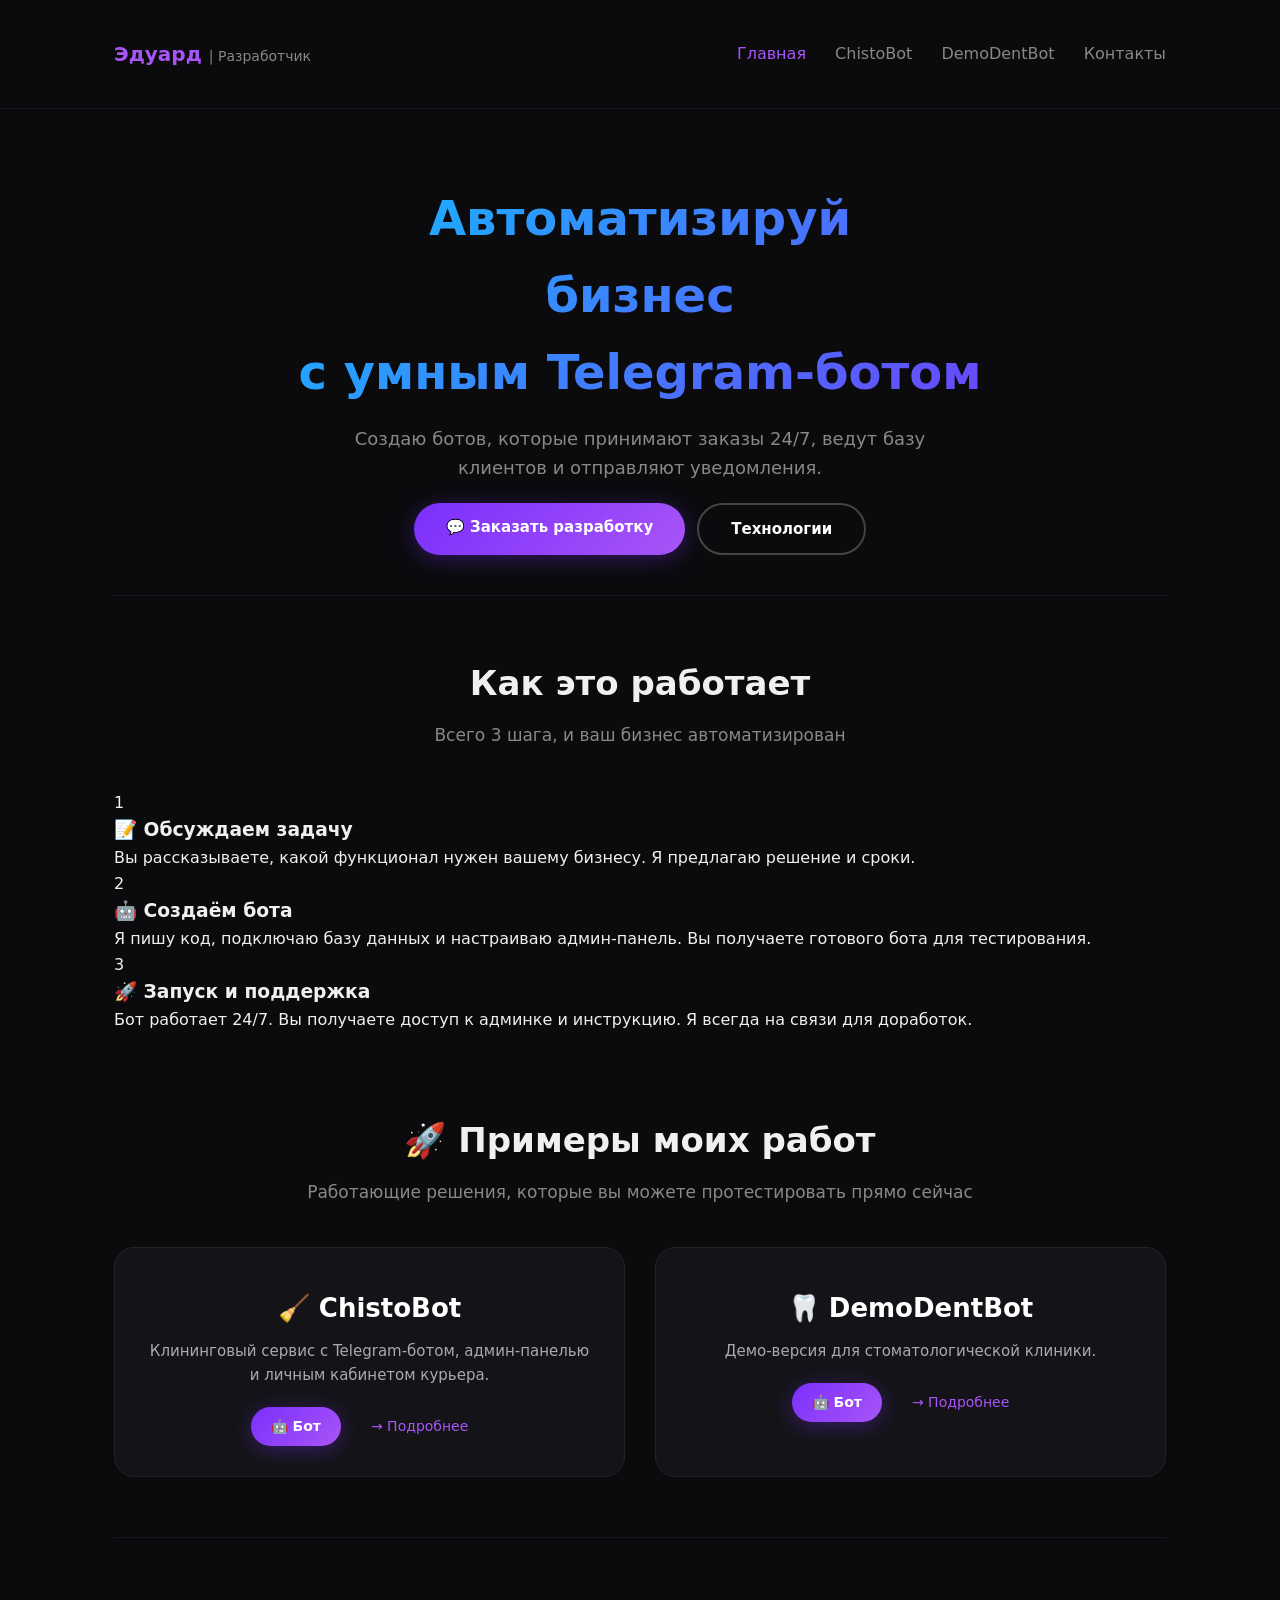
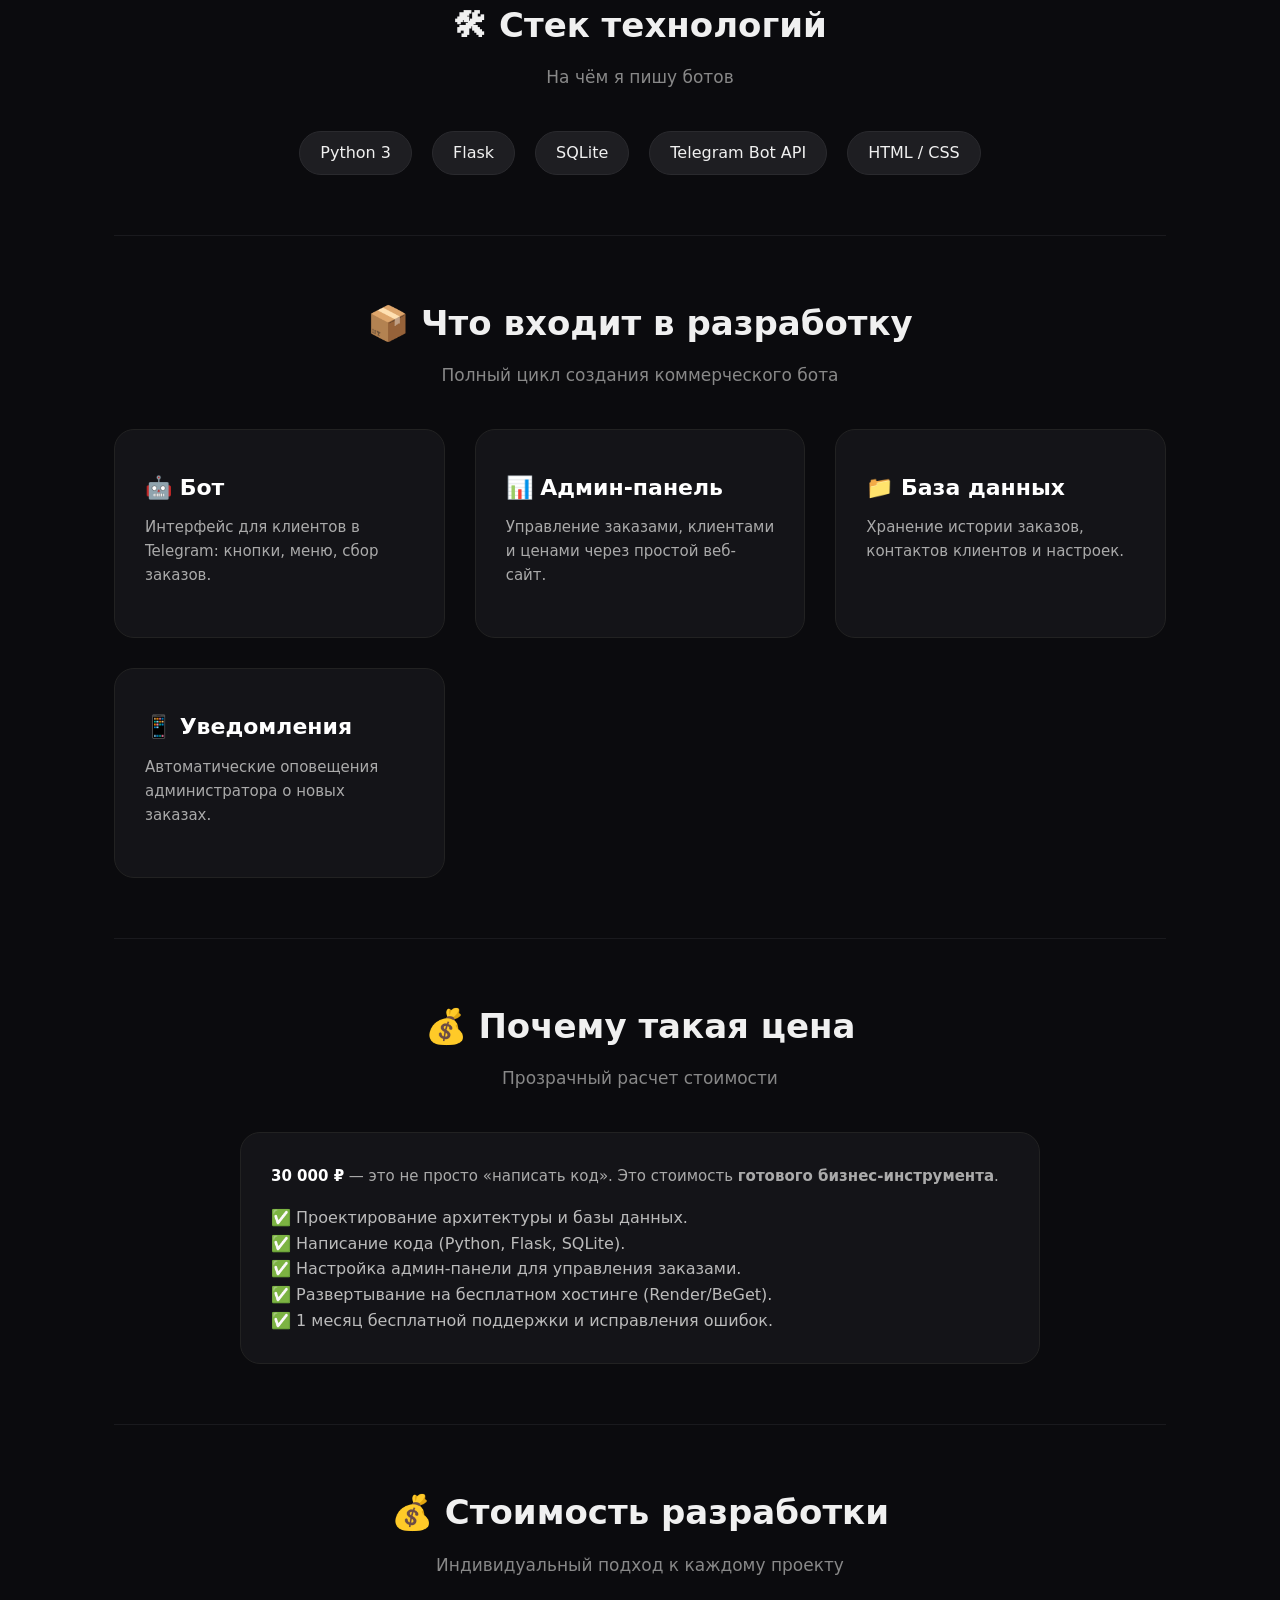
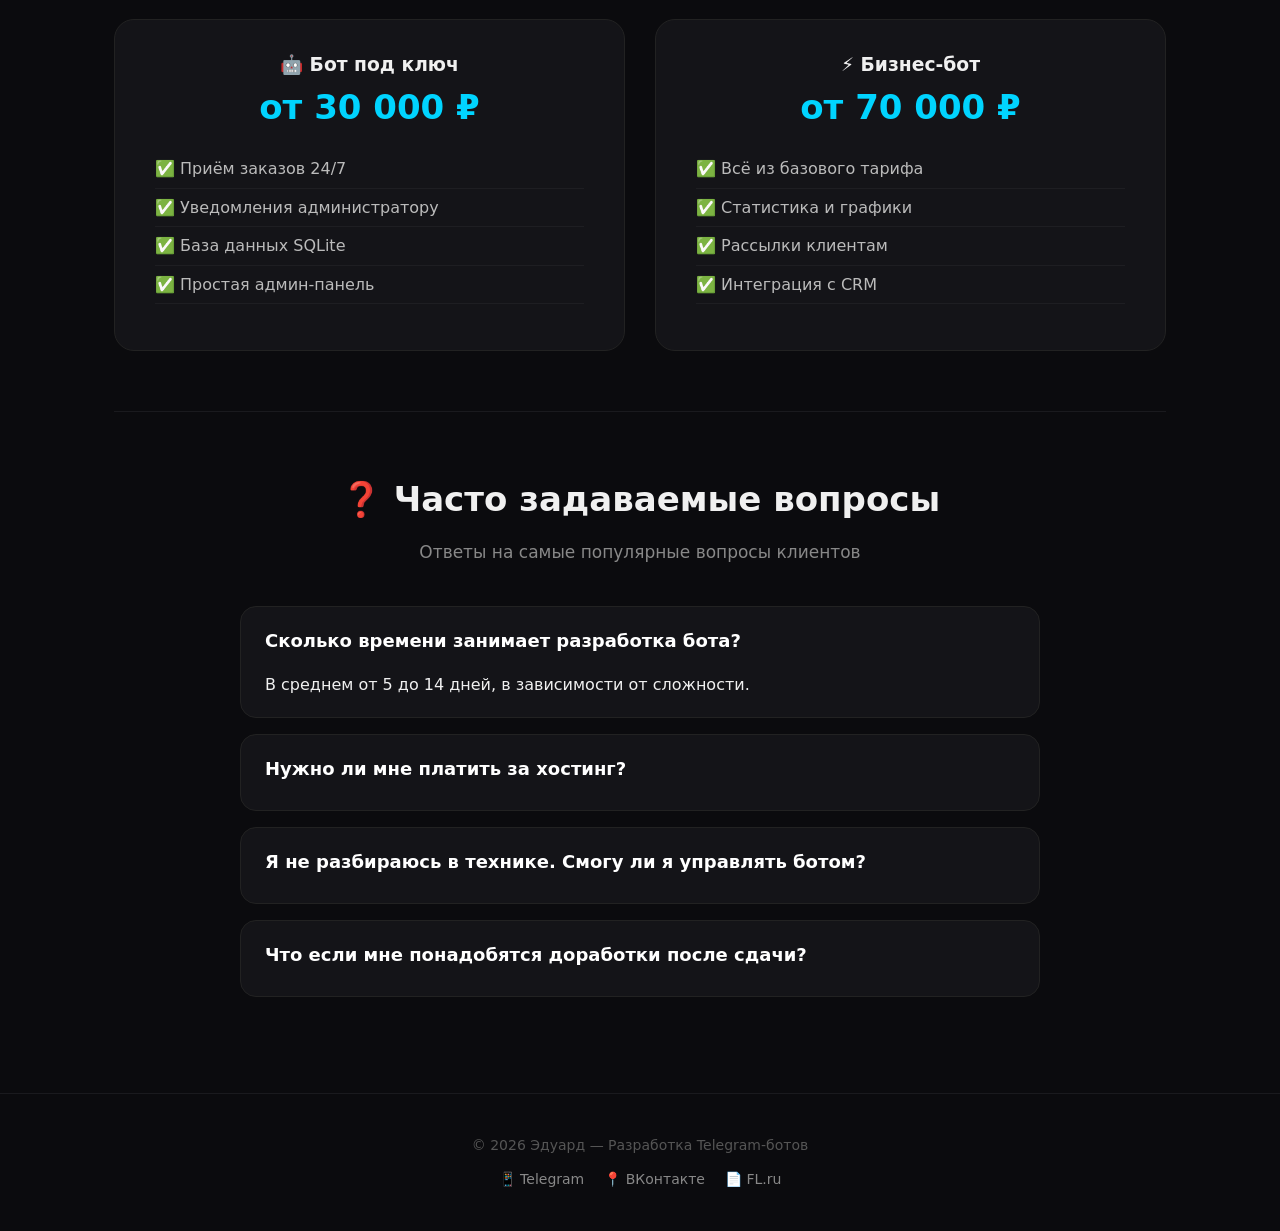
==== commit 8db601e1: "12" ====
--- a/index.html
+++ b/index.html
@@ -40,6 +40,32 @@
                     style="border:2px solid #444; padding: 12px 32px; border-radius:40px; color:#fff; text-decoration:none;">Технологии</a>
             </div>
         </header>
+
+        <!-- ===== ШАГИ (возвращаем!) ===== -->
+        <section class="section">
+            <h2 class="section-title">Как это работает</h2>
+            <p class="section-sub">Всего 3 шага, и ваш бизнес автоматизирован</p>
+
+            <div class="steps-grid">
+                <div class="step-card">
+                    <div class="num">1</div>
+                    <h3>📝 Обсуждаем задачу</h3>
+                    <p>Вы рассказываете, какой функционал нужен вашему бизнесу. Я предлагаю решение и сроки.</p>
+                </div>
+                <div class="step-card">
+                    <div class="num">2</div>
+                    <h3>🤖 Создаём бота</h3>
+                    <p>Я пишу код, подключаю базу данных и настраиваю админ-панель. Вы получаете готового бота для
+                        тестирования.</p>
+                </div>
+                <div class="step-card">
+                    <div class="num">3</div>
+                    <h3>🚀 Запуск и поддержка</h3>
+                    <p>Бот работает 24/7. Вы получаете доступ к админке и инструкцию. Я всегда на связи для доработок.
+                    </p>
+                </div>
+            </div>
+        </section>
 
         <section class="section" style="border-top: none; padding-top: 20px;">
             <h2 class="section-title">🚀 Примеры моих работ</h2>
@@ -199,7 +225,7 @@
         <p>© 2026 Эдуард — Разработка Telegram-ботов</p>
         <div class="footer-links">
             <a href="https://t.me/eduardburin" target="_blank">📱 Telegram</a>
-            <a href="https://vk.com/eduardburin" target="_blank">📍 ВКонтакте</a>
+            <a href="https://vk.ru/llevvw" target="_blank">📍 ВКонтакте</a>
             <a href="https://www.fl.ru/users/eduardburin/portfolio/" target="_blank">📄 FL.ru</a>
         </div>
     </footer>
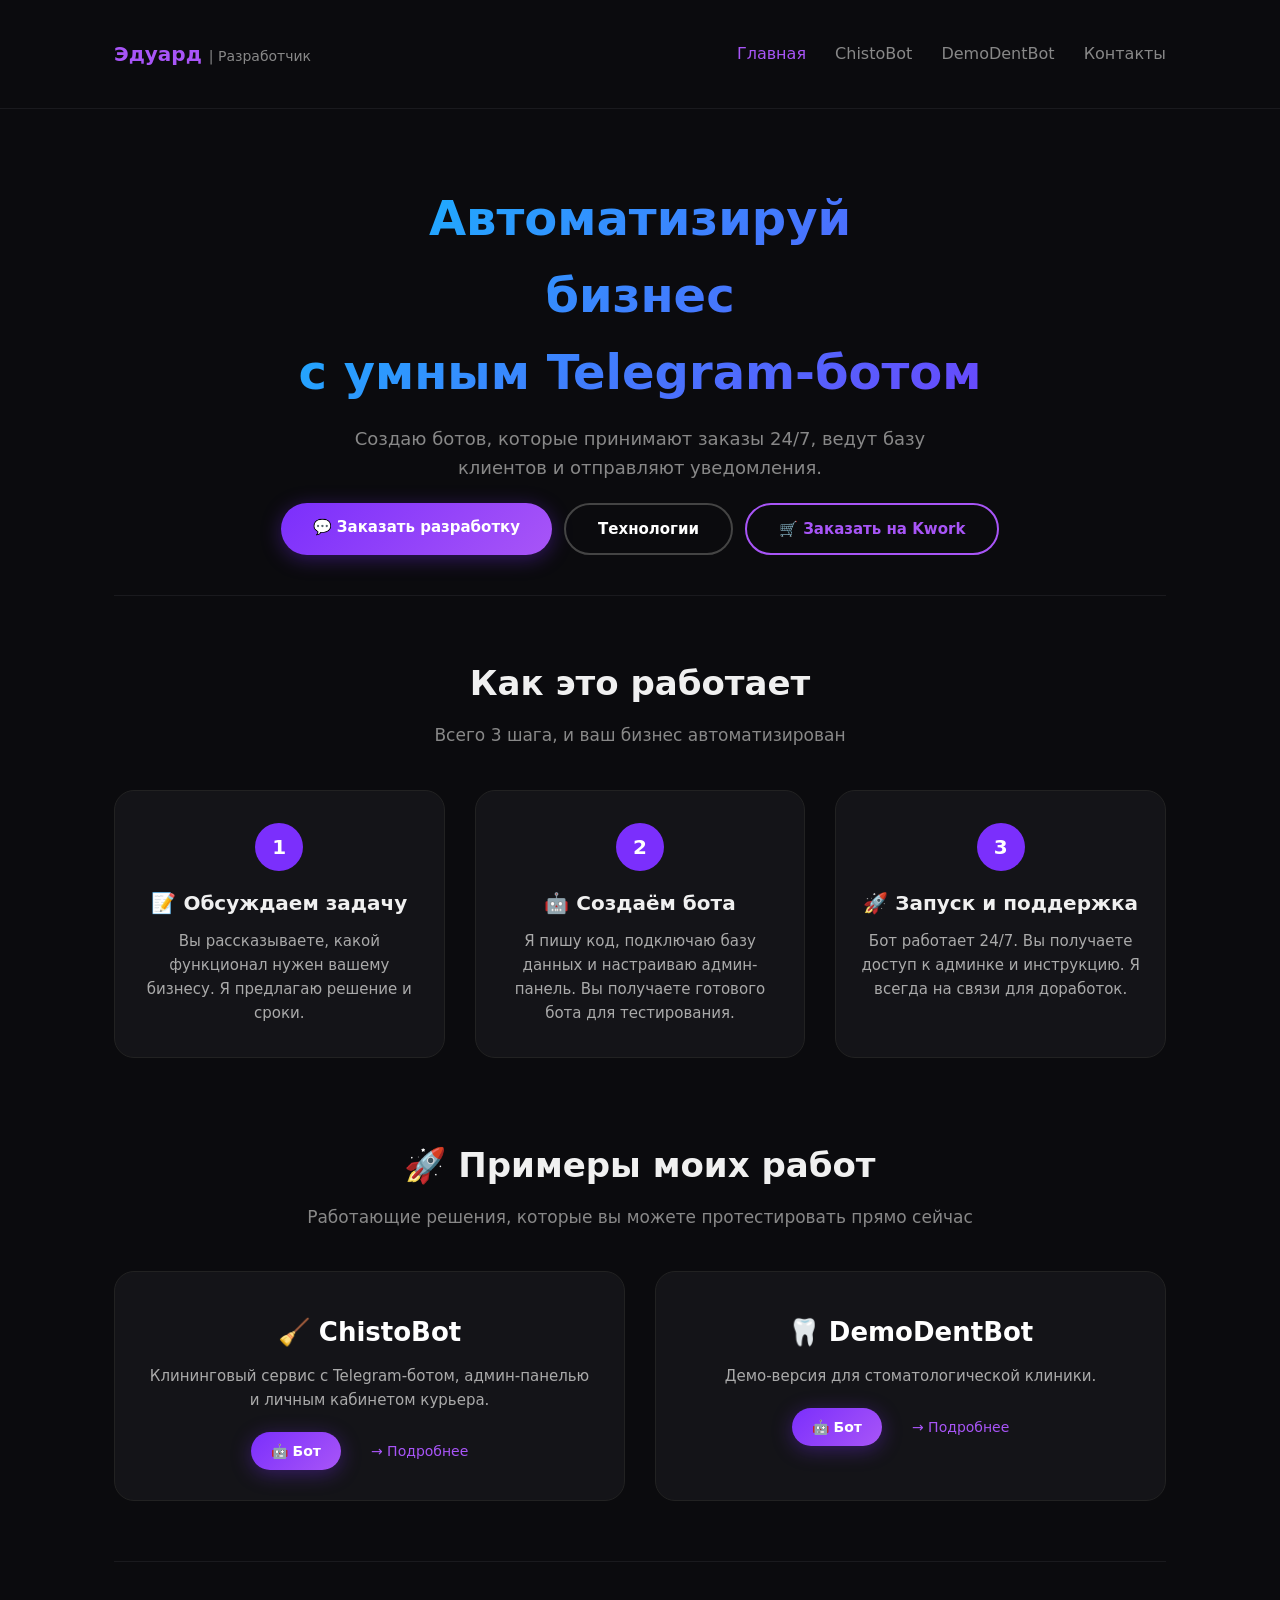
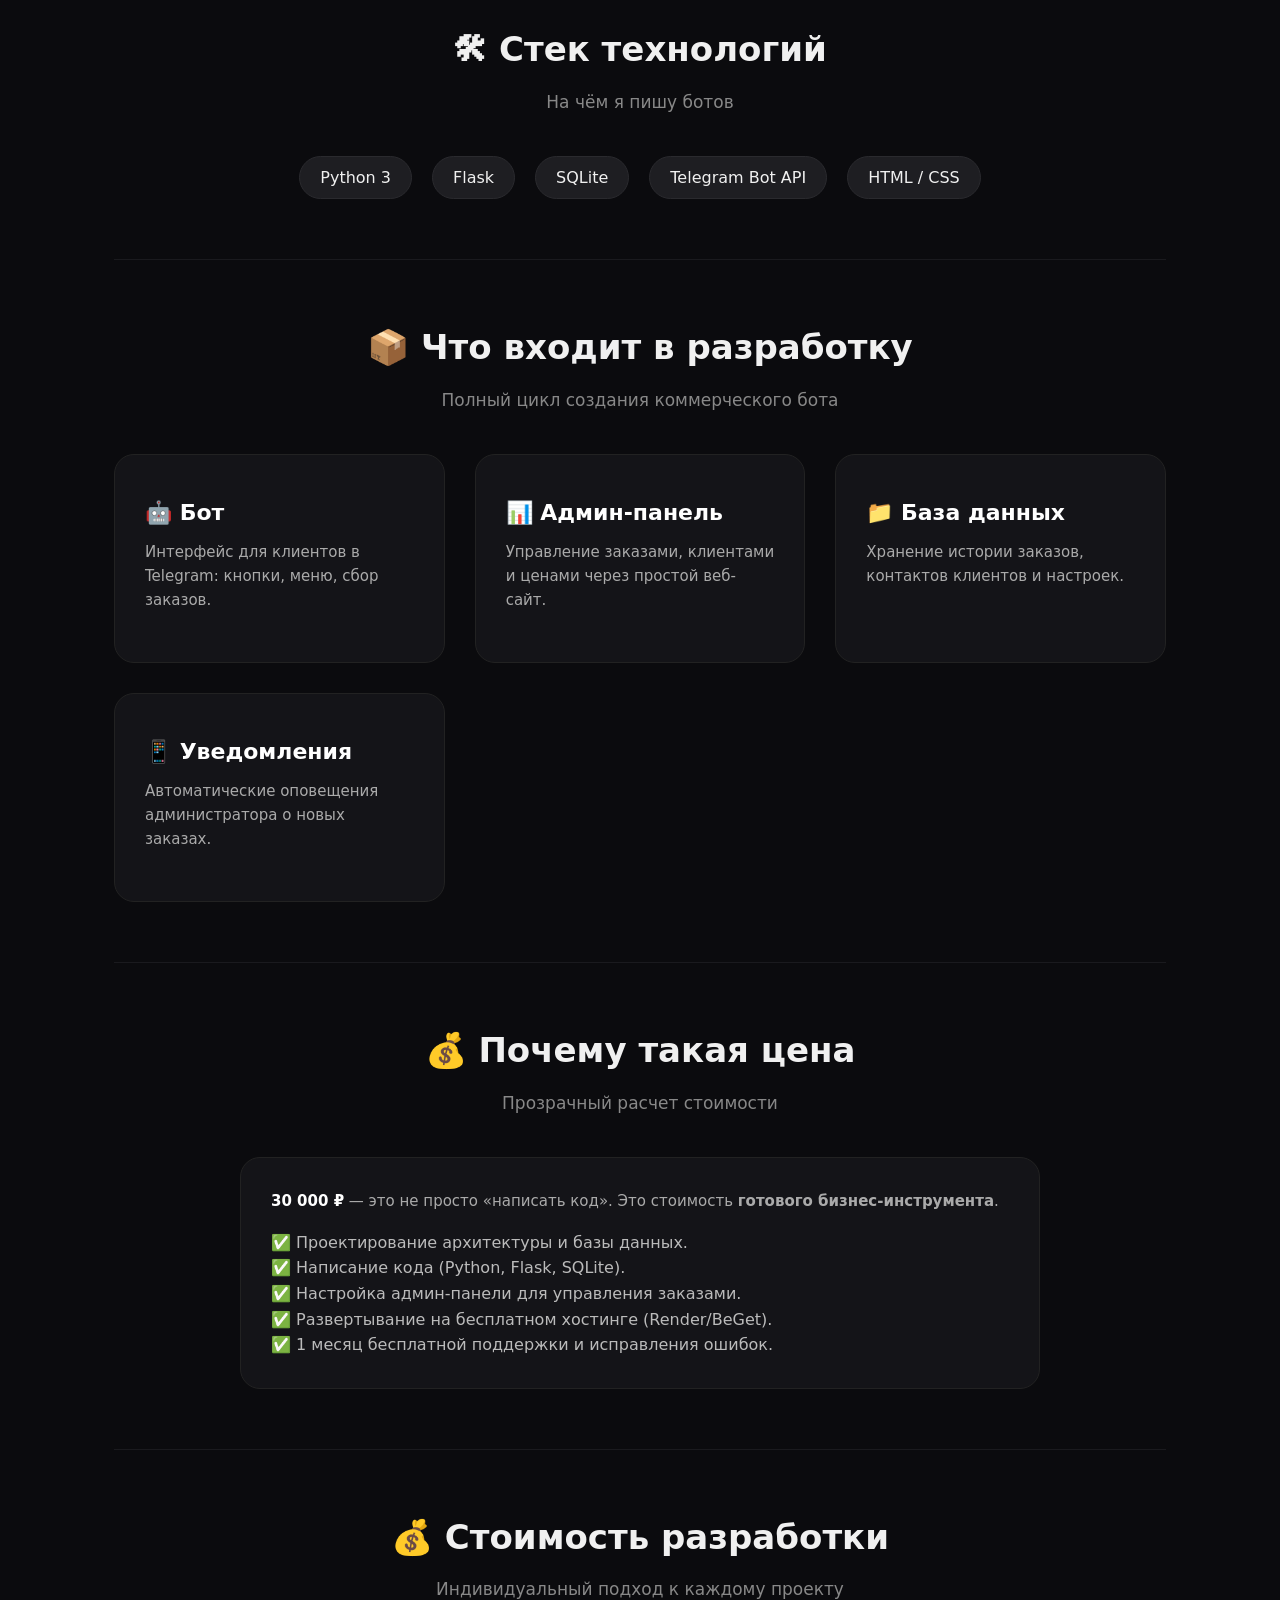
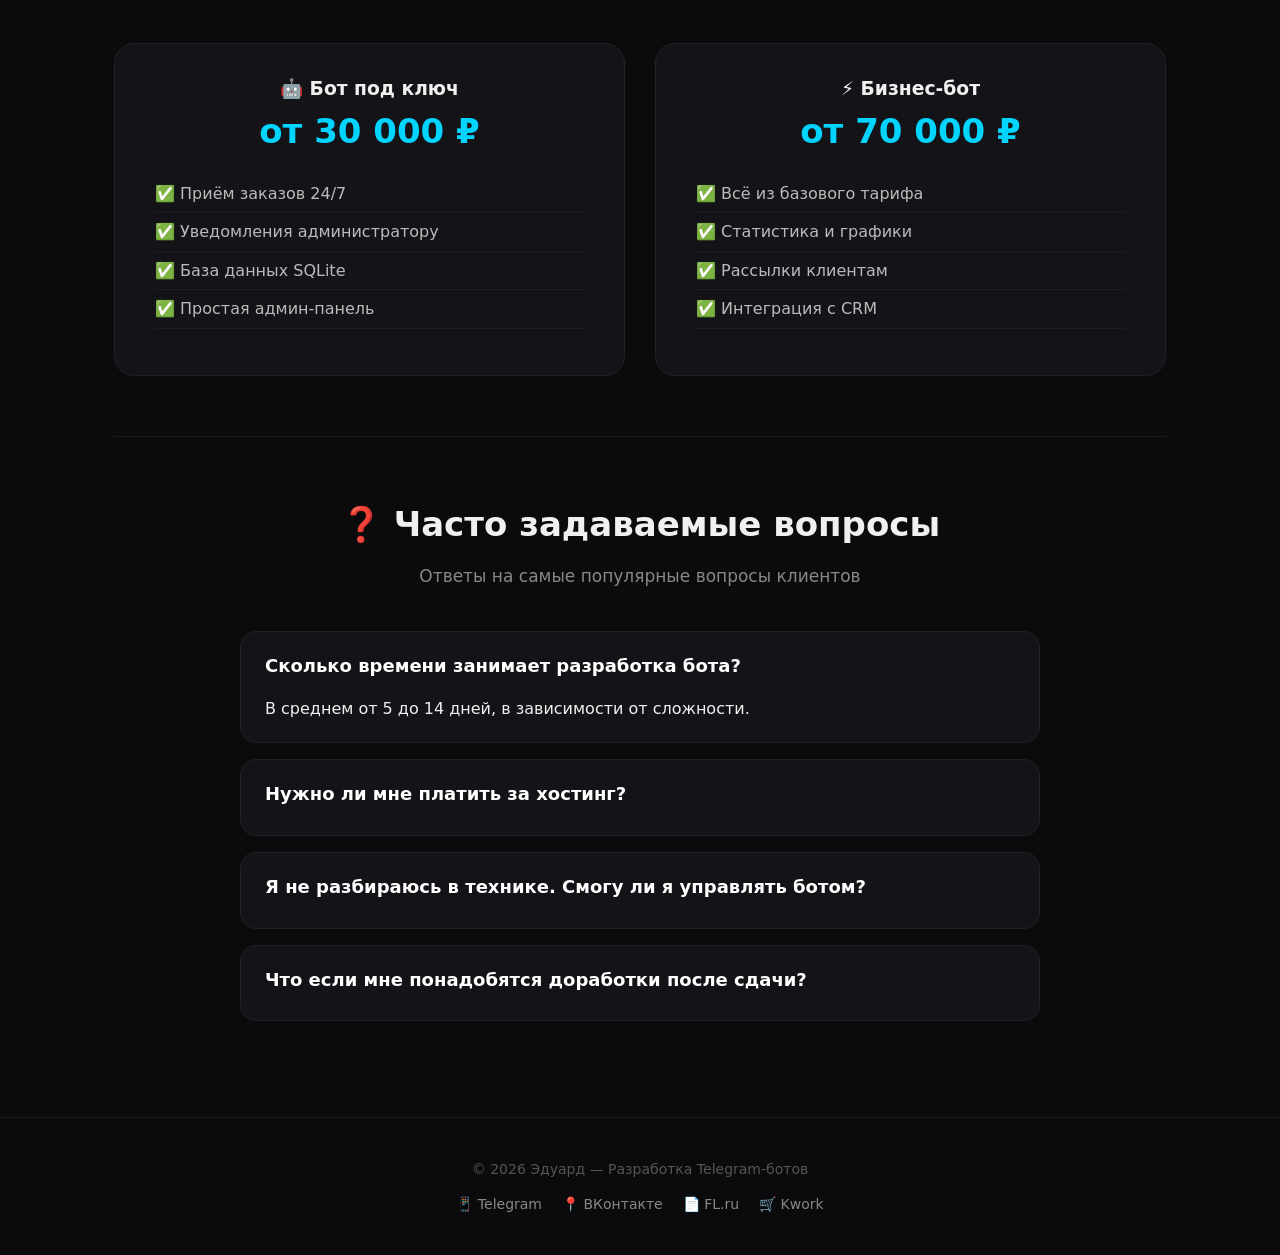
==== commit b991b2c1: "2" ====
--- a/index.html
+++ b/index.html
@@ -38,6 +38,10 @@
                 <a href="contact.html" class="btn btn-primary">💬 Заказать разработку</a>
                 <a href="#tech" class="btn btn-secondary"
                     style="border:2px solid #444; padding: 12px 32px; border-radius:40px; color:#fff; text-decoration:none;">Технологии</a>
+                <!-- ДОБАВЛЕНА ССЫЛКА НА KWORK -->
+                <a href="https://kwork.ru/user/eduardburin1994" target="_blank" class="btn btn-secondary"
+                    style="border:2px solid #a855f7; padding: 12px 32px; border-radius:40px; color:#a855f7; text-decoration:none;">🛒
+                    Заказать на Kwork</a>
             </div>
         </header>
 
@@ -227,6 +231,8 @@
             <a href="https://t.me/eduardburin" target="_blank">📱 Telegram</a>
             <a href="https://vk.ru/llevvw" target="_blank">📍 ВКонтакте</a>
             <a href="https://www.fl.ru/users/eduardburin/portfolio/" target="_blank">📄 FL.ru</a>
+            <!-- ДОБАВЛЕНА ССЫЛКА НА KWORK -->
+            <a href="https://kwork.ru/user/eduardburin1994" target="_blank">🛒 Kwork</a>
         </div>
     </footer>
 
--- a/style.css
+++ b/style.css
@@ -141,6 +141,51 @@
     margin-top: 12px;
 }
 
+/* --- СТИЛИ ДЛЯ ШАГОВ (восстановлено!) --- */
+.steps-grid {
+    display: grid;
+    grid-template-columns: repeat(auto-fit, minmax(220px, 1fr));
+    gap: 30px;
+    margin-top: 20px;
+}
+
+.step-card {
+    background: #141418;
+    padding: 32px 20px;
+    border-radius: 20px;
+    border: 1px solid #222;
+    text-align: center;
+    transition: 0.3s ease;
+}
+
+.step-card:hover {
+    border-color: #7b2ffc;
+    transform: translateY(-5px);
+}
+
+.step-card .num {
+    display: inline-block;
+    background: #7b2ffc;
+    color: #fff;
+    width: 48px;
+    height: 48px;
+    line-height: 48px;
+    border-radius: 50%;
+    font-weight: 700;
+    font-size: 20px;
+    margin-bottom: 16px;
+}
+
+.step-card h3 {
+    font-size: 20px;
+    margin-bottom: 10px;
+}
+
+.step-card p {
+    color: #aaa;
+    font-size: 15px;
+}
+
 /* --- Карточки проектов --- */
 .cards-grid {
     display: grid;
